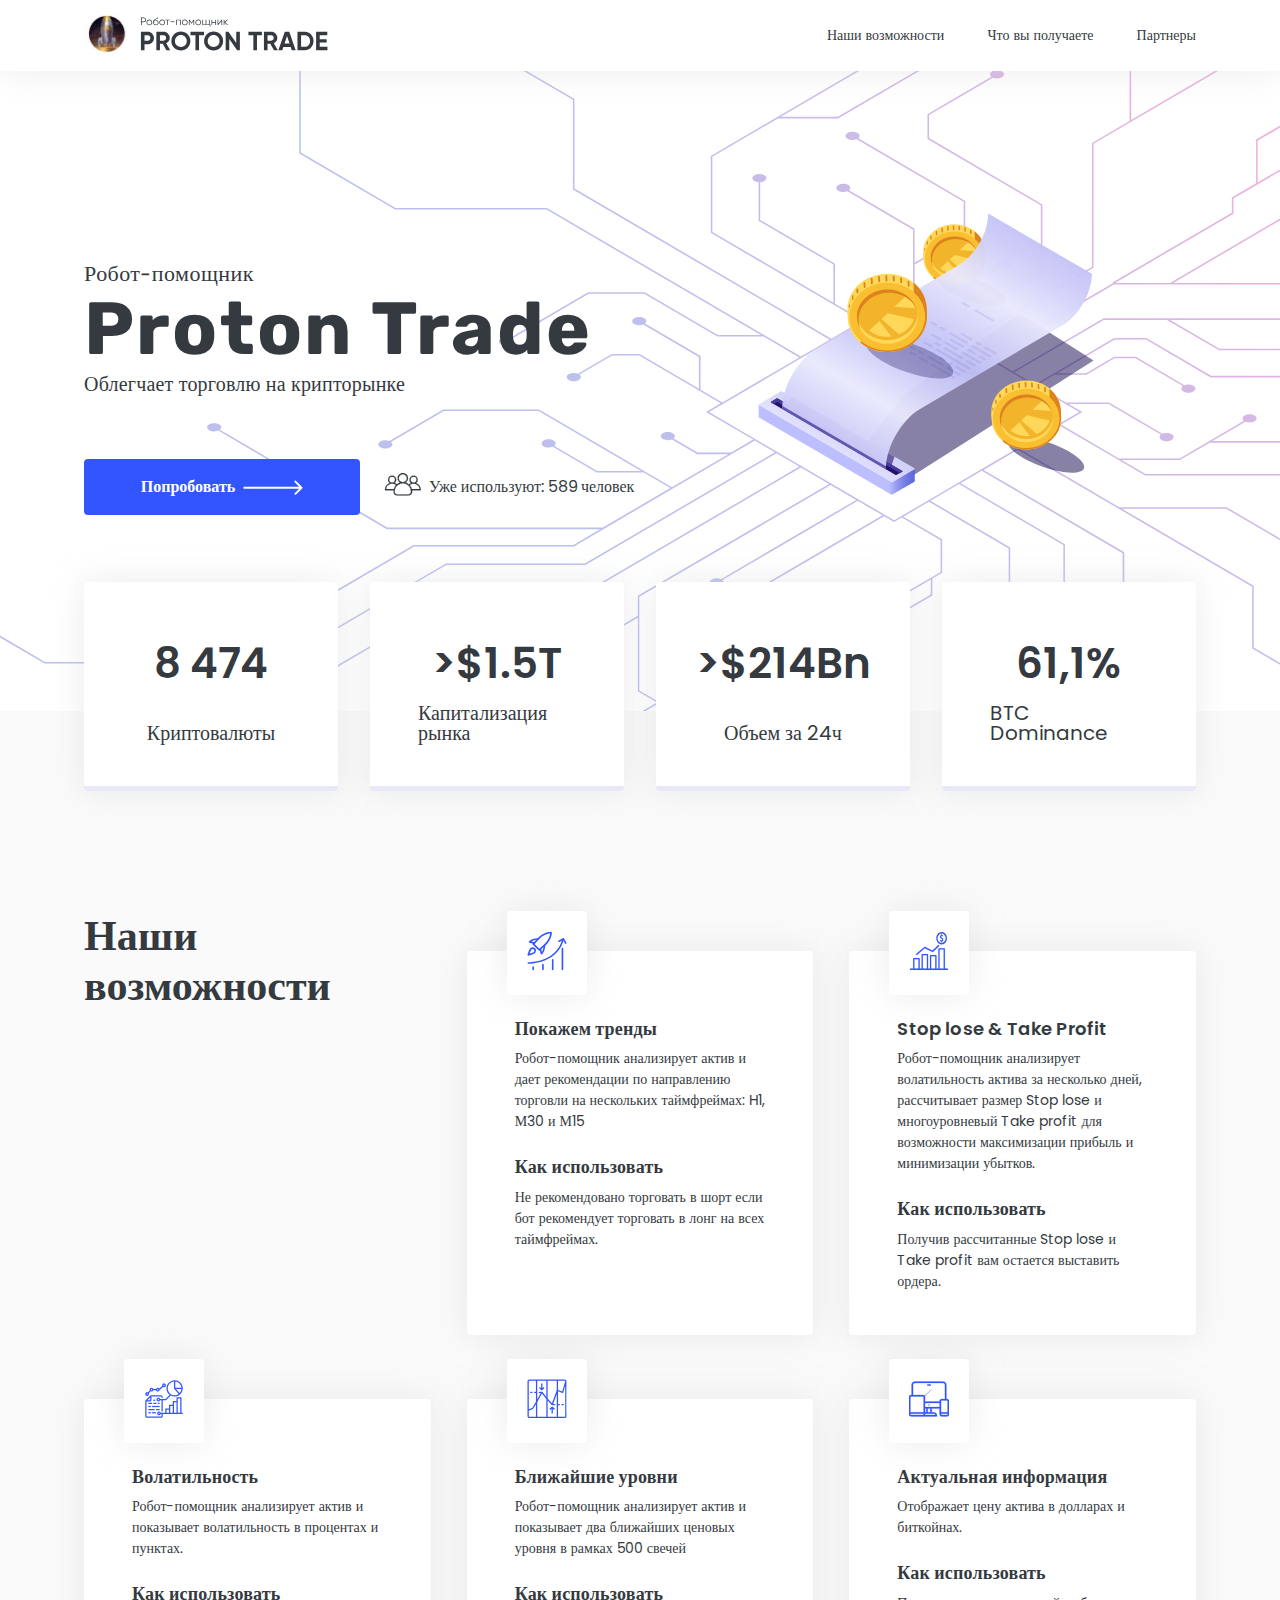
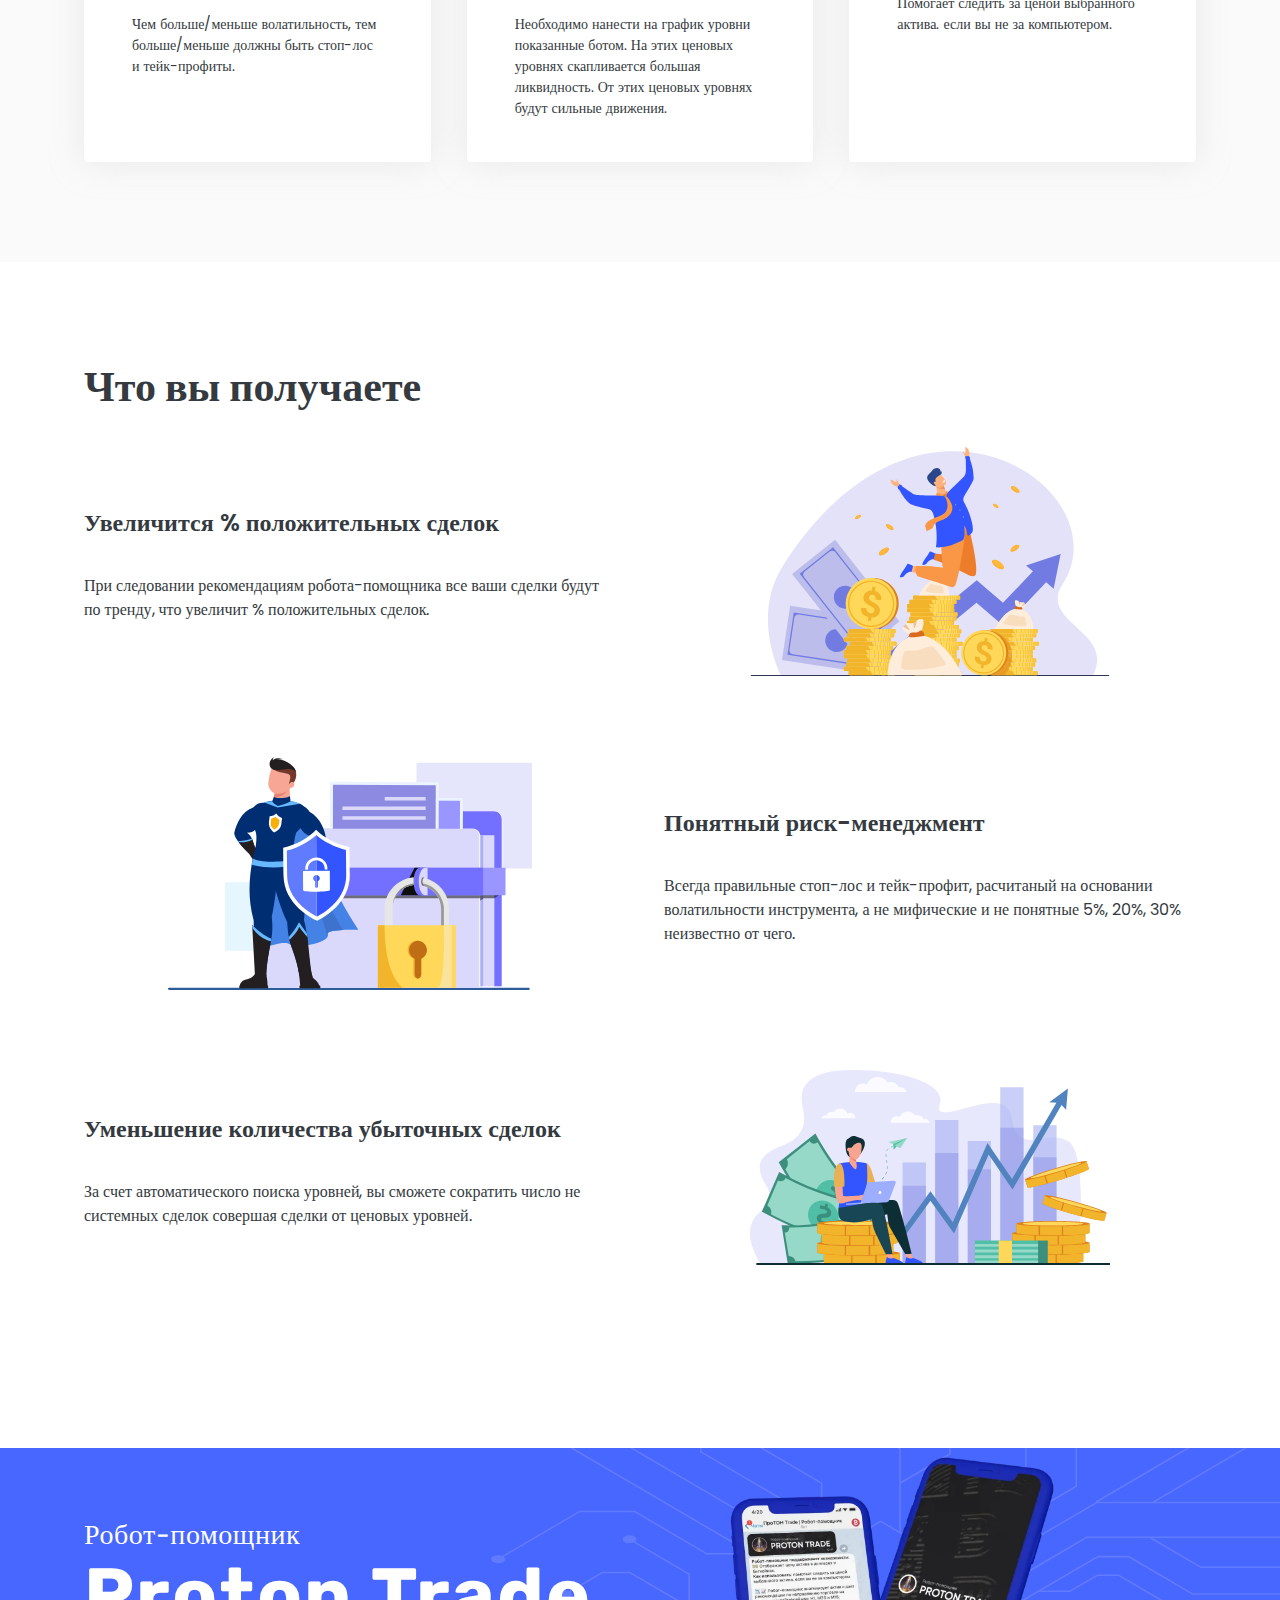
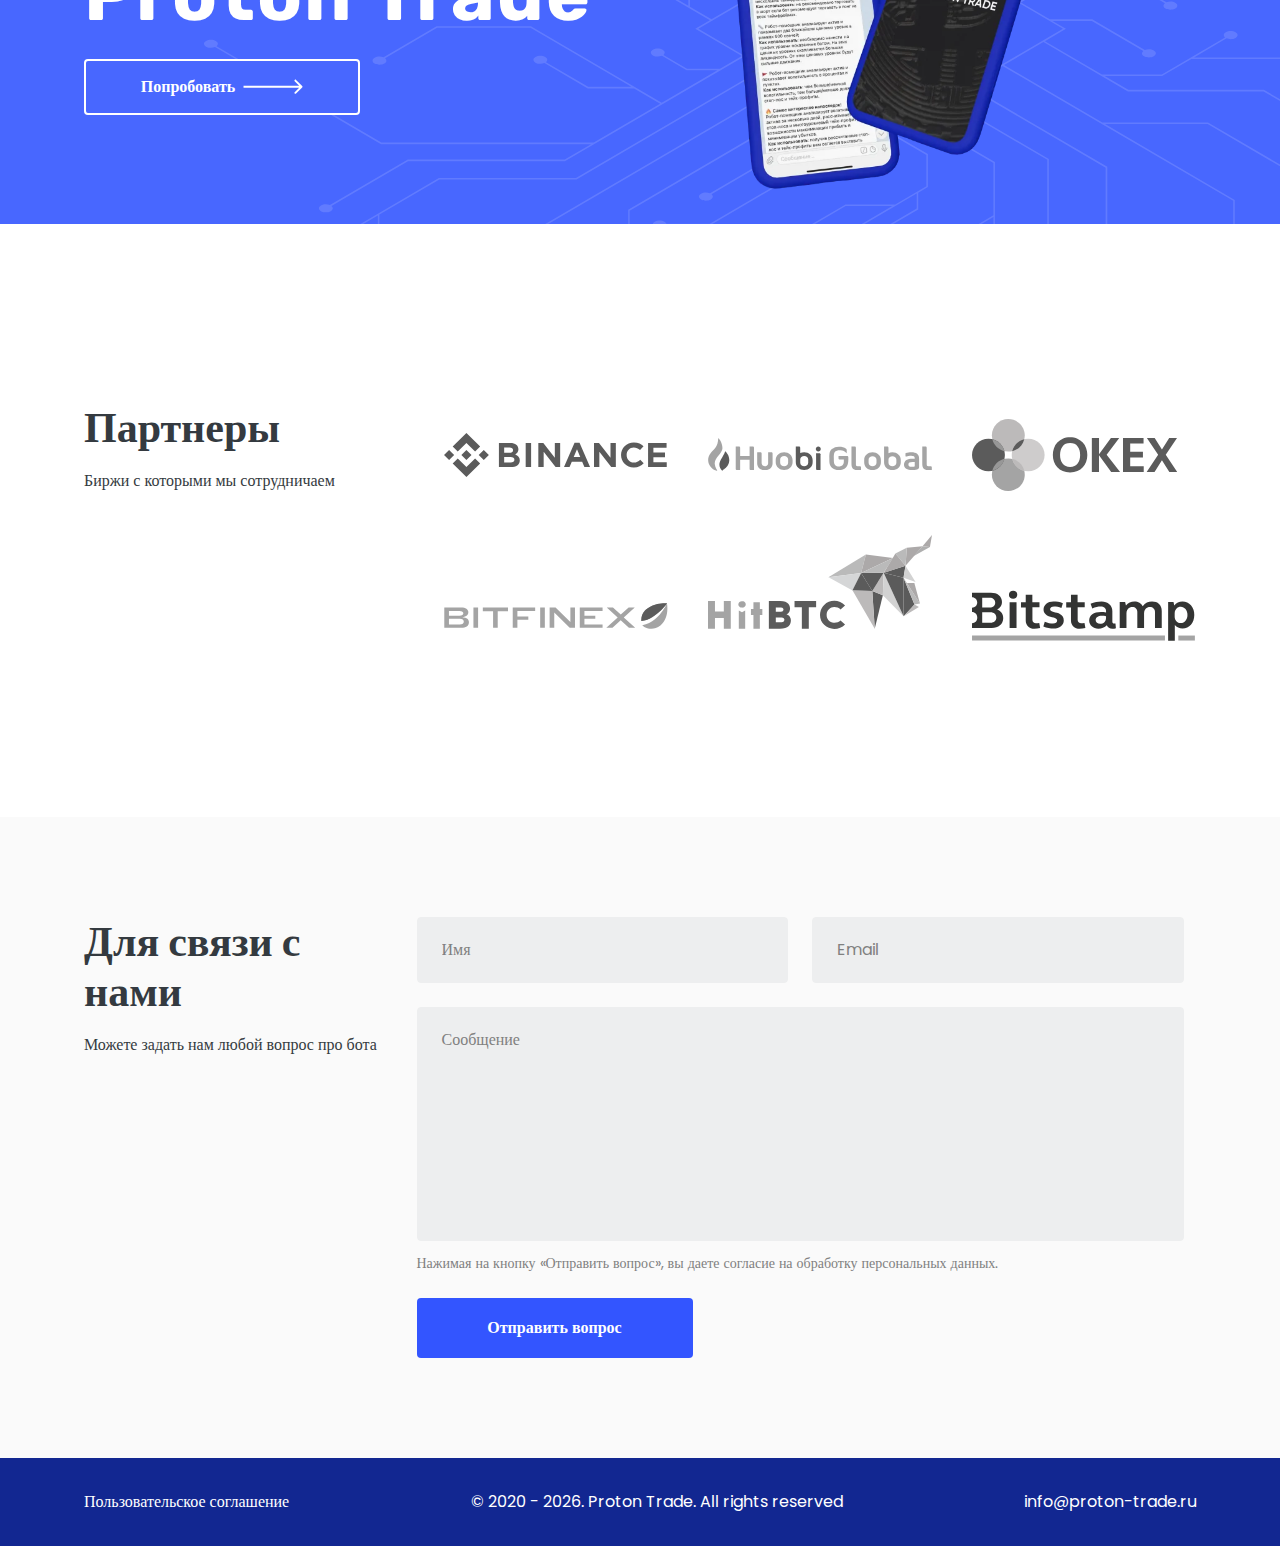
==== index.html @ d2d6cd57 "UPD fix role btn" ====
<!DOCTYPE html>
<html lang="ru">

<head>
    <meta charset="UTF-8">
    <meta http-equiv="X-UA-Compatible" content="IE=edge">
    <meta name="viewport" content="width=device-width, initial-scale=1.0">
    <title>Робот-помощник Proton Trade</title>
    <link rel="stylesheet" href="css/style.css">
    <link rel="stylesheet" href="fonts/poppins/poppins.css">
    <link rel="stylesheet" href="fonts/rubik/rubik.css">
</head>

<body>
    <header class="header">
        <a href="/" class="header--logo logo">
            <picture class="logo--icon">
                <source media="(max-width: 464px)" srcset="img/logo_icon.webp 34w" sizes="8vw">
                <source media="(min-width: 465px) and (max-width: 767px)" srcset="img/logo_icon.webp 38w" sizes="5vw">
                <source media="(min-width: 768px) and (max-width: 991px)" srcset="img/logo_icon.webp 38w" sizes="4vw">
                <source media="(min-width: 992px) and (max-width: 1199px)" srcset="img/logo_icon.webp 38w"
                    sizes="3.5vw">
                <source media="(min-width: 1200px) and (max-width: 1439px)" srcset="img/logo_icon.webp 47w"
                    sizes="3.5vw">
                <source media="(min-width: 1440px) and (max-width: 1919px)" srcset="img/logo_icon.webp 47w" sizes="3vw">
                <img src="img/logo_icon.webp" width="46" height="46" alt="logo icon">
            </picture>
            <picture class="logo--text">
                <source media="(max-width: 464px)" srcset="img/logo.svg 142w" sizes="30vw">
                <source media="(min-width: 465px) and (max-width: 767px)" srcset="img/logo.svg 142w" sizes="20vw">
                <source media="(min-width: 768px) and (max-width: 991px)" srcset="img/logo.svg 152w" sizes="16vw">
                <source media="(min-width: 992px) and (max-width: 1199px)" srcset="img/logo.svg 152w" sizes="14vw">
                <source media="(min-width: 1200px) and (max-width: 1439px)" srcset="img/logo.svg 192w" sizes="14vw">
                <source media="(min-width: 1440px) and (max-width: 1919px)" srcset="img/logo.svg 192w" sizes="12vw">
                <img src="img/logo.svg" width="192" height="34" alt="Proton Trade">
            </picture>
        </a>
        <button class="nav__menu" id="btn_menu" name="btn_menu">
            <svg width="34" height="26" viewBox="0 0 34 26" fill="none" xmlns="http://www.w3.org/2000/svg">
                <path
                    d="M32.5833 14.6693H1.41667C0.634664 14.6693 0 13.9226 0 13.0026C0 12.0826 0.634664 11.3359 1.41667 11.3359H32.5833C33.3653 11.3359 34 12.0826 34 13.0026C34 13.9226 33.3653 14.6693 32.5833 14.6693Z"
                    fill="black" />
                <path
                    d="M32.5833 3.33333H1.41667C0.634664 3.33333 0 2.58667 0 1.66667C0 0.746664 0.634664 0 1.41667 0H32.5833C33.3653 0 34 0.746664 34 1.66667C34 2.58667 33.3653 3.33333 32.5833 3.33333Z"
                    fill="black" />
                <path
                    d="M32.5833 26.0013H1.41667C0.634664 26.0013 0 25.2546 0 24.3346C0 23.4146 0.634664 22.668 1.41667 22.668H32.5833C33.3653 22.668 34 23.4146 34 24.3346C34 25.2546 33.3653 26.0013 32.5833 26.0013Z"
                    fill="black" />
            </svg>
        </button>
        <nav class="header--nav nav nav--desktop">
            <ul class="nav__list">
                <li class="nav__item">
                    <a href="#possibilities" class="nav__link">Наши возможности</a>
                </li>
                <li class="nav__item">
                    <a href="#get" class="nav__link">Что вы получаете</a>
                </li>
                <li class="nav__item">
                    <a href="#partners" class="nav__link">Партнеры</a>
                </li>
            </ul>
        </nav>
        <nav class="header--nav nav nav--mobile hide">
            <button class="nav__close" id="btn_close">
                <svg width="26" height="26" viewBox="0 0 26 26" fill="none" xmlns="http://www.w3.org/2000/svg">
                    <g clip-path="url(#clip0_239_2463)">
                        <path
                            d="M14.4363 13L25.7025 1.73378C26.0992 1.33718 26.0992 0.69409 25.7025 0.297489C25.3059 -0.0991629 24.6628 -0.0991629 24.2662 0.297489L13 11.5637L1.73379 0.297489C1.33713 -0.0991629 0.694091 -0.0991629 0.297489 0.297489C-0.0991631 0.69409 -0.0991631 1.33718 0.297489 1.73378L11.5637 13L0.297489 24.2662C-0.0991631 24.6628 -0.0991631 25.3059 0.297489 25.7025C0.694091 26.0991 1.33713 26.0991 1.73379 25.7025L13 14.4363L24.2662 25.7025C24.6628 26.0991 25.3059 26.0991 25.7025 25.7025C26.0992 25.3058 26.0992 24.6628 25.7025 24.2662L14.4363 13Z"
                            fill="black" />
                    </g>
                    <defs>
                        <clipPath id="clip0_239_2463">
                            <rect width="26" height="26" fill="white" />
                        </clipPath>
                    </defs>
                </svg>
            </button>
            <ul class="nav__list">
                <li class="nav__item">
                    <a href="#possibilities" class="nav__link">Наши возможности</a>
                </li>
                <li class="nav__item">
                    <a href="#get" class="nav__link">Что вы получаете</a>
                </li>
                <li class="nav__item">
                    <a href="#partners" class="nav__link">Партнеры</a>
                </li>
            </ul>
        </nav>
    </header>
    <main>
        <section class="promo">
            <div class="promo__info">
                <span class="promo__info--pretitle">Робот-помощник</span>
                <h1 class="promo__info--title">Proton Trade</h1>
                <p class="promo__info--desc">Облегчает торговлю на крипторынке</p>
                <div class="promo__info--btn-block">
                    <a href="#form" class="btn btn--primary">Попробовать <svg width="62" height="16" viewBox="0 0 62 16"
                            fill="none" xmlns="http://www.w3.org/2000/svg">
                            <path
                                d="M61.2071 8.70711C61.5976 8.31658 61.5976 7.68342 61.2071 7.29289L54.8431 0.928932C54.4526 0.538408 53.8195 0.538408 53.4289 0.928932C53.0384 1.31946 53.0384 1.95262 53.4289 2.34315L59.0858 8L53.4289 13.6569C53.0384 14.0474 53.0384 14.6805 53.4289 15.0711C53.8195 15.4616 54.4526 15.4616 54.8431 15.0711L61.2071 8.70711ZM0.5 9H60.5V7H0.5V9Z"
                                fill="white" />
                        </svg>
                    </a>
                    <p class="promo__info--count">
                        <picture>
                            <source media="(max-width: 464px)" srcset="img/users.svg">
                            <source media="(min-width: 465px) and (max-width: 767px)" srcset="img/users.svg">
                            <source media="(min-width: 768px) and (max-width: 991px)" srcset="img/users.svg">
                            <source media="(min-width: 992px) and (max-width: 1199px)" srcset="img/users.svg">
                            <source media="(min-width: 1200px) and (max-width: 1439px)" srcset="img/users.svg">
                            <source media="(min-width: 1440px) and (max-width: 1919px)" srcset="img/users.svg">
                            <img src="img/users.svg" width="37" height="24" alt="users icon">
                        </picture>
                        Уже используют: 589 человек
                    </p>
                </div>
            </div>
            <ul class="promo__list">
                <li class="promo__item">
                    <span>8 474</span> Криптовалюты
                </li>
                <li class="promo__item">
                    <span>>$1.5T</span> Капитализация рынка
                </li>
                <li class="promo__item">
                    <span>>$214Bn</span> Объем за 24ч
                </li>
                <li class="promo__item">
                    <span>61,1%</span> BTC Dominance
                </li>
            </ul>
        </section>
        <section class="possibility" id="possibilities">
            <ul class="possibility__list">
                <li class="possibility__item">
                    <h2 class="possibility__title">Наши возможности</h2>
                </li>
                <li class="possibility__item">
                    <picture>
                        <source media="(max-width: 464px)" srcset="img/icon_1.svg">
                        <source media="(min-width: 465px) and (max-width: 767px)" srcset="img/icon_1.svg">
                        <source media="(min-width: 768px) and (max-width: 991px)" srcset="img/icon_1.svg">
                        <source media="(min-width: 992px) and (max-width: 1199px)" srcset="img/icon_1.svg">
                        <source media="(min-width: 1200px) and (max-width: 1439px)" srcset="img/icon_1.svg">
                        <source media="(min-width: 1440px) and (max-width: 1919px)" srcset="img/icon_1.svg">
                        <img src="img/icon_1.svg" width="40" height="40" alt="Покажем тренды">
                    </picture>
                    <h4 class="possibility__subtitle">Покажем тренды</h4>
                    <p class="possibility__desc">Робот-помощник анализирует актив и дает рекомендации по направлению
                        торговли на нескольких таймфреймах: H1, М30 и М15</p>
                    <h4 class="possibility__subtitle">Как использовать</h4>
                    <p class="possibility__desc">Не рекомендовано торговать в шорт если бот рекомендует торговать в лонг
                        на всех таймфреймах.</p>
                </li>
                <li class="possibility__item">
                    <picture>
                        <source media="(max-width: 464px)" srcset="img/icon_2.svg">
                        <source media="(min-width: 465px) and (max-width: 767px)" srcset="img/icon_2.svg">
                        <source media="(min-width: 768px) and (max-width: 991px)" srcset="img/icon_2.svg">
                        <source media="(min-width: 992px) and (max-width: 1199px)" srcset="img/icon_2.svg">
                        <source media="(min-width: 1200px) and (max-width: 1439px)" srcset="img/icon_2.svg">
                        <source media="(min-width: 1440px) and (max-width: 1919px)" srcset="img/icon_2.svg">
                        <img src="img/icon_2.svg" width="40" height="40" alt="Stop lose & Take Profit">
                    </picture>
                    <h4 class="possibility__subtitle">Stop lose & Take Profit</h4>
                    <p class="possibility__desc">Робот-помощник анализирует волатильность актива за несколько дней,
                        рассчитывает размер Stop lose и многоуровневый Take profit для возможности максимизации прибыль
                        и минимизации убытков.</p>
                    <h4 class="possibility__subtitle">Как использовать</h4>
                    <p class="possibility__desc">Получив рассчитанные Stop lose и Take profit вам остается выставить
                        ордера.</p>
                </li>
                <li class="possibility__item">
                    <picture>
                        <source media="(max-width: 464px)" srcset="img/icon_3.svg">
                        <source media="(min-width: 465px) and (max-width: 767px)" srcset="img/icon_3.svg">
                        <source media="(min-width: 768px) and (max-width: 991px)" srcset="img/icon_3.svg">
                        <source media="(min-width: 992px) and (max-width: 1199px)" srcset="img/icon_3.svg">
                        <source media="(min-width: 1200px) and (max-width: 1439px)" srcset="img/icon_3.svg">
                        <source media="(min-width: 1440px) and (max-width: 1919px)" srcset="img/icon_3.svg">
                        <img src="img/icon_3.svg" width="40" height="40" alt="Волатильность">
                    </picture>
                    <h4 class="possibility__subtitle">Волатильность</h4>
                    <p class="possibility__desc">Робот-помощник анализирует актив и показывает волатильность в процентах
                        и пунктах.</p>
                    <h4 class="possibility__subtitle">Как использовать</h4>
                    <p class="possibility__desc">Чем больше/меньше волатильность, тем больше/меньше должны быть стоп-лос
                        и тейк-профиты.</p>
                </li>
                <li class="possibility__item">
                    <picture>
                        <source media="(max-width: 464px)" srcset="img/icon_4.svg">
                        <source media="(min-width: 465px) and (max-width: 767px)" srcset="img/icon_4.svg">
                        <source media="(min-width: 768px) and (max-width: 991px)" srcset="img/icon_4.svg">
                        <source media="(min-width: 992px) and (max-width: 1199px)" srcset="img/icon_4.svg">
                        <source media="(min-width: 1200px) and (max-width: 1439px)" srcset="img/icon_4.svg">
                        <source media="(min-width: 1440px) and (max-width: 1919px)" srcset="img/icon_4.svg">
                        <img src="img/icon_4.svg" width="40" height="40" alt="Ближайшие уровни">
                    </picture>
                    <h4 class="possibility__subtitle">Ближайшие уровни</h4>
                    <p class="possibility__desc">Робот-помощник анализирует актив и показывает два ближайших ценовых
                        уровня в рамках 500 свечей</p>
                    <h4 class="possibility__subtitle">Как использовать</h4>
                    <p class="possibility__desc">Необходимо нанести на график уровни показанные ботом. На этих ценовых
                        уровнях скапливается большая ликвидность. От этих ценовых уровнях будут сильные движения.</p>
                </li>
                <li class="possibility__item">
                    <picture>
                        <source media="(max-width: 464px)" srcset="img/icon_5.svg">
                        <source media="(min-width: 465px) and (max-width: 767px)" srcset="img/icon_5.svg">
                        <source media="(min-width: 768px) and (max-width: 991px)" srcset="img/icon_5.svg">
                        <source media="(min-width: 992px) and (max-width: 1199px)" srcset="img/icon_5.svg">
                        <source media="(min-width: 1200px) and (max-width: 1439px)" srcset="img/icon_5.svg">
                        <source media="(min-width: 1440px) and (max-width: 1919px)" srcset="img/icon_5.svg">
                        <img src="img/icon_5.svg" width="40" height="40" alt="Актуальная информация">
                    </picture>
                    <h4 class="possibility__subtitle">Актуальная информация</h4>
                    <p class="possibility__desc">Отображает цену актива в долларах и биткойнах.</p>
                    <h4 class="possibility__subtitle">Как использовать</h4>
                    <p class="possibility__desc">Помогает следить за ценой выбранного актива. если вы не за компьютером.
                    </p>
                </li>
            </ul>
        </section>
        <section class="get" id="get">
            <h2 class="get__title">Что вы получаете</h2>
            <ul class="get__list">
                <li class="get__item">
                    <div class="get__item--left">
                        <h3 class="get__item--title">Увеличится % положительных сделок</h3>
                        <p class="get__item--desc">При следовании рекомендациям робота-помощника все ваши сделки будут
                            по
                            тренду, что увеличит % положительных сделок.</p>
                    </div>
                    <div class="get__item--right">
                        <picture>
                            <source media="(max-width: 464px)" srcset="img/img_1.svg">
                            <source media="(min-width: 465px) and (max-width: 767px)" srcset="img/img_1.svg">
                            <source media="(min-width: 768px) and (max-width: 991px)" srcset="img/img_1.svg">
                            <source media="(min-width: 992px) and (max-width: 1199px)" srcset="img/img_1.svg">
                            <source media="(min-width: 1200px) and (max-width: 1439px)" srcset="img/img_1.svg">
                            <source media="(min-width: 1440px) and (max-width: 1919px)" srcset="img/img_1.svg">
                            <img src="img/img_1.svg" width="360" height="230" alt="Увеличится % положительных сделок">
                        </picture>
                    </div>
                </li>
                <li class="get__item">
                    <div class="get__item--left">
                        <h3 class="get__item--title">Понятный риск-менеджмент</h3>
                        <p class="get__item--desc">Всегда правильные стоп-лос и тейк-профит, расчитаный на основании
                            волатильности инструмента, а не мифические и не понятные 5%, 20%, 30% неизвестно от чего.
                        </p>
                    </div>
                    <div class="get__item--right">
                        <picture>
                            <source media="(max-width: 464px)" srcset="img/img_2.svg">
                            <source media="(min-width: 465px) and (max-width: 767px)" srcset="img/img_2.svg">
                            <source media="(min-width: 768px) and (max-width: 991px)" srcset="img/img_2.svg">
                            <source media="(min-width: 992px) and (max-width: 1199px)" srcset="img/img_2.svg">
                            <source media="(min-width: 1200px) and (max-width: 1439px)" srcset="img/img_2.svg">
                            <source media="(min-width: 1440px) and (max-width: 1919px)" srcset="img/img_2.svg">
                            <img src="img/img_2.svg" width="364" height="233" alt="Понятный риск-менеджмент">
                        </picture>
                    </div>
                </li>
                <li class="get__item">
                    <div class="get__item--left">
                        <h3 class="get__item--title">Уменьшение количества убыточных сделок</h3>
                        <p class="get__item--desc">За счет автоматического поиска уровней, вы сможете сократить число не
                            системных сделок совершая сделки от ценовых уровней.</p>
                    </div>
                    <div class="get__item--right">
                        <picture>
                            <source media="(max-width: 464px)" srcset="img/img_3.svg">
                            <source media="(min-width: 465px) and (max-width: 767px)" srcset="img/img_3.svg">
                            <source media="(min-width: 768px) and (max-width: 991px)" srcset="img/img_3.svg">
                            <source media="(min-width: 992px) and (max-width: 1199px)" srcset="img/img_3.svg">
                            <source media="(min-width: 1200px) and (max-width: 1439px)" srcset="img/img_3.svg">
                            <source media="(min-width: 1440px) and (max-width: 1919px)" srcset="img/img_3.svg">
                            <img src="img/img_3.svg" width="360" height="195"
                                alt="Уменьшение количества убыточных сделок">
                        </picture>
                    </div>
                </li>
            </ul>
        </section>
        <section class="lead">
            <div class="lead__block">
                <div class="lead__block--left">
                    <span class="lead__block--pretitle">Робот-помощник</span>
                    <h2 class="lead__block--title">Proton Trade</h2>
                    <a href="#form" class="btn btn--secondary">Попробовать <svg width="62" height="16"
                            viewBox="0 0 62 16" fill="none" xmlns="http://www.w3.org/2000/svg">
                            <path
                                d="M61.2071 8.70711C61.5976 8.31658 61.5976 7.68342 61.2071 7.29289L54.8431 0.928932C54.4526 0.538408 53.8195 0.538408 53.4289 0.928932C53.0384 1.31946 53.0384 1.95262 53.4289 2.34315L59.0858 8L53.4289 13.6569C53.0384 14.0474 53.0384 14.6805 53.4289 15.0711C53.8195 15.4616 54.4526 15.4616 54.8431 15.0711L61.2071 8.70711ZM0.5 9H60.5V7H0.5V9Z"
                                fill="white" />
                        </svg>
                    </a>
                    <picture>
                        <source media="(max-width: 464px)" srcset="img/img_4.webp">
                        <source media="(min-width: 465px) and (max-width: 767px)" srcset="img/img_4.webp">
                        <source media="(min-width: 768px) and (max-width: 991px)" srcset="img/img_4.webp">
                        <source media="(min-width: 992px) and (max-width: 1199px)" srcset="img/img_4.webp">
                        <source media="(min-width: 1200px) and (max-width: 1439px)" srcset="img/img_4.webp">
                        <source media="(min-width: 1440px) and (max-width: 1919px)" srcset="img/img_4.webp">
                        <img src="img/img_4.webp" alt="Робот-помощник">
                    </picture>
                </div>
                <div class="lead__block--right">
                    <picture>
                        <source media="(max-width: 464px)" srcset="img/img_4.webp">
                        <source media="(min-width: 465px) and (max-width: 767px)" srcset="img/img_4.webp">
                        <source media="(min-width: 768px) and (max-width: 991px)" srcset="img/img_4.webp">
                        <source media="(min-width: 992px) and (max-width: 1199px)" srcset="img/img_4.webp">
                        <source media="(min-width: 1200px) and (max-width: 1439px)" srcset="img/img_4.webp">
                        <source media="(min-width: 1440px) and (max-width: 1919px)" srcset="img/img_4.webp">
                        <img src="img/img_4.webp" alt="Робот-помощник">
                    </picture>
                </div>
            </div>
        </section>
        <section class="partners" id="partners">
            <div class="partners__left">
                <h2 class="partners__title">Партнеры</h2>
                <p class="partners__desc">Биржи с которыми мы сотрудничаем</p>
            </div>
            <div class="partners__right">
                <ul class="partners__list">
                    <li class="partners__item">
                        <picture>
                            <source media="(max-width: 464px)" srcset="img/binance.svg">
                            <source media="(min-width: 465px) and (max-width: 767px)" srcset="img/binance.svg">
                            <source media="(min-width: 768px) and (max-width: 991px)" srcset="img/binance.svg">
                            <source media="(min-width: 992px) and (max-width: 1199px)" srcset="img/binance.svg">
                            <source media="(min-width: 1200px) and (max-width: 1439px)" srcset="img/binance.svg">
                            <source media="(min-width: 1440px) and (max-width: 1919px)" srcset="img/binance.svg">
                            <img src="img/binance.svg" alt="binance">
                        </picture>
                    </li>
                    <li class="partners__item">
                        <picture>
                            <source media="(max-width: 464px)" srcset="img/huobi-global.svg">
                            <source media="(min-width: 465px) and (max-width: 767px)" srcset="img/huobi-global.svg">
                            <source media="(min-width: 768px) and (max-width: 991px)" srcset="img/huobi-global.svg">
                            <source media="(min-width: 992px) and (max-width: 1199px)" srcset="img/huobi-global.svg">
                            <source media="(min-width: 1200px) and (max-width: 1439px)" srcset="img/huobi-global.svg">
                            <source media="(min-width: 1440px) and (max-width: 1919px)" srcset="img/huobi-global.svg">
                            <img src="img/huobi-global.svg" alt="huobi-global">
                        </picture>
                    </li>
                    <li class="partners__item">
                        <picture>
                            <source media="(max-width: 464px)" srcset="img/okex.svg">
                            <source media="(min-width: 465px) and (max-width: 767px)" srcset="img/okex.svg">
                            <source media="(min-width: 768px) and (max-width: 991px)" srcset="img/okex.svg">
                            <source media="(min-width: 992px) and (max-width: 1199px)" srcset="img/okex.svg">
                            <source media="(min-width: 1200px) and (max-width: 1439px)" srcset="img/okex.svg">
                            <source media="(min-width: 1440px) and (max-width: 1919px)" srcset="img/okex.svg">
                            <img src="img/okex.svg" alt="okex">
                        </picture>
                    </li>
                    <li class="partners__item">
                        <picture>
                            <source media="(max-width: 464px)" srcset="img/bitfinex.svg">
                            <source media="(min-width: 465px) and (max-width: 767px)" srcset="img/bitfinex.svg">
                            <source media="(min-width: 768px) and (max-width: 991px)" srcset="img/bitfinex.svg">
                            <source media="(min-width: 992px) and (max-width: 1199px)" srcset="img/bitfinex.svg">
                            <source media="(min-width: 1200px) and (max-width: 1439px)" srcset="img/bitfinex.svg">
                            <source media="(min-width: 1440px) and (max-width: 1919px)" srcset="img/bitfinex.svg">
                            <img src="img/bitfinex.svg" alt="bitfinex">
                        </picture>
                    </li>
                    <li class="partners__item">
                        <picture>
                            <source media="(max-width: 464px)" srcset="img/hitbtc.svg">
                            <source media="(min-width: 465px) and (max-width: 767px)" srcset="img/hitbtc.svg">
                            <source media="(min-width: 768px) and (max-width: 991px)" srcset="img/hitbtc.svg">
                            <source media="(min-width: 992px) and (max-width: 1199px)" srcset="img/hitbtc.svg">
                            <source media="(min-width: 1200px) and (max-width: 1439px)" srcset="img/hitbtc.svg">
                            <source media="(min-width: 1440px) and (max-width: 1919px)" srcset="img/hitbtc.svg">
                            <img src="img/hitbtc.svg" alt="hitbtc">
                        </picture>
                    </li>
                    <li class="partners__item">
                        <picture>
                            <source media="(max-width: 464px)" srcset="img/bitstamp.svg">
                            <source media="(min-width: 465px) and (max-width: 767px)" srcset="img/bitstamp.svg">
                            <source media="(min-width: 768px) and (max-width: 991px)" srcset="img/bitstamp.svg">
                            <source media="(min-width: 992px) and (max-width: 1199px)" srcset="img/bitstamp.svg">
                            <source media="(min-width: 1200px) and (max-width: 1439px)" srcset="img/bitstamp.svg">
                            <source media="(min-width: 1440px) and (max-width: 1919px)" srcset="img/bitstamp.svg">
                            <img src="img/bitstamp.svg" alt="bitstamp">
                        </picture>
                    </li>
                </ul>
            </div>
        </section>
        <section class="contacts" id="form">
            <div class="contacts__left">
                <h2 class="contacts__title">Для связи с нами</h2>
                <p class="contacts__desc">Можете задать нам любой вопрос про бота</p>
            </div>
            <div class="contacts__right">
                <form action="#" method="post" class="contacts__form">
                    <div class="contacts__form--group">
                        <input type="text" name="name" id="name" placeholder="Имя">
                        <input type="email" name="email" id="email" placeholder="Email">
                    </div>
                    <textarea name="message" id="message" cols="100" rows="8" placeholder="Сообщение"></textarea>
                    <p class="contacts__form--desc">Нажимая на кнопку «Отправить вопрос», вы даете согласие на обработку
                        персональных данных.</p>
                    <button type="submit">Отправить вопрос</button>
                </form>
            </div>
        </section>
    </main>
    <footer class="footer">
        <ul class="footer__list">
            <li class="footer__item">
                <a class="footer__link" href="/">Пользовательское соглашение</a>
            </li>
            <li class="footer__item">
                <a class="footer__link" href="/">© 2020 -
                    <script>document.write(new Date().getFullYear());</script>. Proton Trade. All rights reserved
                </a>
            </li>
            <li class="footer__item">
                <a class="footer__link" href="/">info@proton-trade.ru</a>
            </li>
        </ul>
    </footer>
    <script src="js/script.js" async></script>
</body>

</html>
---- css/style.css ----
:root {
  --color-one: #3355ff;
  --color-two: #122791;
  --color-three: #4867ff;
  --color-four: #1631b6;
  --white: #ffffff;
  --light-color-one: #fafafa;
  --light-color-two: #edeeef;
  --middle-color-one: #808080;
  --middle-color-two: #b8b8b8;
  --dark-color: #343a40;
}

* {
  box-sizing: border-box;
}

body {
  margin: 0;
  padding: 0;
}

.hide {
  display: none;
}

.show {
  display: flex;
}

*::-webkit-scrollbar {
  width: 5px;
}

*::-webkit-scrollbar-track {
  background: var(--light-color-two) !important;
}

*::-webkit-scrollbar-thumb {
  background-color: var(--light-color-two);
  border-radius: 20px;
  border: 3px solid var(--middle-color-one);
}

html {
  scrollbar-width: thin;
  scrollbar-color: var(--middle-color-one) var(--light-color-two);
}

body {
  scrollbar-width: thin;
}

.btn {
  width: 276px;
  height: 56px;
  font-family: "Poppins";
  font-style: normal;
  font-weight: 600;
  font-size: 16px;
  line-height: 24px;
  color: var(--white);
  border: none;
  text-decoration: none;
}
.btn--primary {
  background: var(--color-one);
  border-radius: 4px;
  display: flex;
  align-items: center;
  justify-content: center;
  border: none;
}
.btn--primary svg {
  width: 60px;
  height: auto;
  margin-left: 8px;
}
.btn--primary:hover {
  background: var(--color-two);
}
.btn--secondary {
  background: var(--color-three);
  border: 2px solid var(--white);
  border-radius: 4px;
  display: flex;
  align-items: center;
  justify-content: center;
}
.btn--secondary svg {
  width: 60px;
  height: auto;
  margin-left: 8px;
}
.btn--secondary:hover {
  background: var(--color-four);
  border: 3px solid var(--white);
}

.header {
  width: 100%;
  display: flex;
  align-items: center;
  justify-content: space-between;
  box-sizing: border-box;
  position: relative;
  background-color: var(--white);
  box-shadow: 0px 0px 34px 0px rgba(208, 208, 208, 0.4);
  -webkit-box-shadow: 0px 0px 34px 0px rgba(208, 208, 208, 0.4);
  -moz-box-shadow: 0px 0px 34px 0px rgba(208, 208, 208, 0.4);
  z-index: 55;
}
@media (max-width: 991px) {
  .header {
    padding: 9px 12px;
  }
}
@media (min-width: 992px) and (max-width: 1439px) {
  .header {
    padding: 9px 84px;
  }
}
@media (min-width: 1440px) {
  .header {
    padding: 9px 132px;
  }
}
.header--logo {
  width: 247px;
  height: auto;
}
.header--nav {
  width: 409px;
}

.logo {
  display: flex;
  align-items: center;
  box-sizing: border-box;
  text-decoration: none;
}
.logo--icon {
  margin: 0;
}
.logo--text {
  margin-left: 8px;
}

@media (max-width: 991px) {
  .nav--desktop {
    display: none;
  }
}
@media (min-width: 992px) {
  .nav--desktop {
    display: flex;
  }
}
@media (max-width: 991px) {
  .nav--mobile {
    position: fixed;
    top: 0;
    left: 0;
    right: 0;
    bottom: 0;
    width: 100vw;
    height: 100vh;
    background-color: var(--white);
    margin: 0;
  }
}
@media (min-width: 992px) {
  .nav--mobile {
    display: none;
  }
}
.nav__menu {
  width: 34px;
  height: auto;
  padding: 0;
  margin: 0;
  border: none;
  background-color: transparent;
}
.nav__menu svg {
  width: 100%;
}
@media (min-width: 992px) {
  .nav__menu {
    display: none;
  }
}
.nav__close {
  position: absolute;
  top: 13px;
  right: 13px;
  width: 26px;
  height: 26px;
  padding: 0;
  border: none;
  background: transparent;
  z-index: 55;
}
.nav__close:hover,
.nav__close :active {
  fill: var(--middle-color-one);
}
.nav__list {
  list-style: none;
}
@media (max-width: 991px) {
  .nav__list {
    display: flex;
    flex-direction: column;
    align-items: center;
    justify-content: center;
    width: 100%;
    height: 100%;
    padding: 0;
    margin: 0;
  }
}
@media (min-width: 992px) {
  .nav__list {
    width: 409px;
    display: flex;
    align-items: center;
    justify-content: space-between;
  }
}
@media (max-width: 991px) {
  .nav__item {
    margin-bottom: 40px;
  }
}
.nav__link {
  text-decoration: none;
  color: var(--dark-color);
}
.nav__link:hover,
.nav__link :active {
  color: var(--color-one);
}
@media (max-width: 991px) {
  .nav__link {
    font-family: "Poppins";
    font-style: normal;
    font-weight: 500;
    font-size: 32px;
    line-height: 48px;
  }
}
@media (min-width: 992px) {
  .nav__link {
    font-family: "Poppins";
    font-style: normal;
    font-weight: 400;
    font-size: 14px;
    line-height: 21px;
  }
}

.promo {
  position: relative;
  background: var(--white) url("../img/bg.svg") no-repeat center/cover;
}
@media (max-width: 767px) {
  .promo {
    background-position: 40% 0;
  }
}
@media (min-width: 768px) and (max-width: 991px) {
  .promo {
    background-position: 75% 0;
  }
}
@media (max-width: 767px) {
  .promo__info {
    padding: 73px 12px;
  }
}
@media (min-width: 768px) and (max-width: 1199px) {
  .promo__info {
    padding: 192px 12px;
  }
}
@media (min-width: 1200px) and (max-width: 1439px) {
  .promo__info {
    padding: 192px 84px;
  }
}
@media (min-width: 1440px) {
  .promo__info {
    padding: 246px 132px;
  }
}
.promo__info--pretitle {
  font-family: "Rubik";
  font-style: normal;
  font-weight: 300;
  font-size: 22px;
  line-height: 1;
  letter-spacing: 0.02em;
  color: var(--dark-color);
  margin-bottom: 10px;
}
@media (max-width: 767px) {
  .promo__info--pretitle {
    font-size: 18px;
  }
}
.promo__info--title {
  font-family: "Rubik";
  font-style: normal;
  font-weight: 700;
  font-size: 74px;
  line-height: 1.2;
  letter-spacing: 0.03em;
  color: var(--dark-color);
  margin: 0;
}
@media (max-width: 767px) {
  .promo__info--title {
    font-size: 58px;
  }
}
.promo__info--desc {
  font-family: "Rubik";
  font-style: normal;
  font-weight: 400;
  font-size: 20px;
  line-height: 1;
  letter-spacing: 0.01em;
  margin: 0;
  color: var(--dark-color);
}
@media (max-width: 767px) {
  .promo__info--desc {
    font-size: 16px;
  }
}
.promo__info--btn-block {
  display: flex;
  align-items: center;
  margin-top: 62px;
}
@media (max-width: 1199px) {
  .promo__info--btn-block {
    flex-direction: column;
  }
  .promo__info--btn-block .btn {
    width: 100%;
  }
}
.promo__info--count {
  display: flex;
  align-items: center;
  margin-left: 24px;
  font-family: "Poppins";
  font-style: normal;
  font-weight: 400;
  font-size: 16px;
  line-height: 24px;
  color: var(--dark-color);
}
.promo__info--count picture {
  margin-right: 8px;
}
.promo__list {
  list-style: none;
  display: flex;
  flex-wrap: wrap;
  justify-content: space-between;
  flex: 0 0 auto;
  gap: 24px;
}
@media (max-width: 767px) {
  .promo__list {
    flex-direction: column;
    padding: 60px 12px;
    background-color: var(--light-color-one);
    margin: 0;
  }
}
@media (min-width: 768px) and (max-width: 1199px) {
  .promo__list {
    flex-wrap: wrap;
    padding: 0 12px;
    position: absolute;
    bottom: -50%;
  }
}
@media (min-width: 1200px) and (max-width: 1439px) {
  .promo__list {
    width: 100%;
    padding: 0 84px;
    position: absolute;
    bottom: -15%;
  }
}
@media (min-width: 1440px) {
  .promo__list {
    width: 100%;
    position: absolute;
    bottom: -15%;
    padding: 0 132px;
  }
}
.promo__item {
  display: flex;
  flex-direction: column;
  align-items: center;
  justify-content: space-between;
  font-family: "Poppins";
  font-style: normal;
  font-weight: 400;
  font-size: 20px;
  line-height: 1;
  color: var(--dark-color);
  border-bottom: 5px solid rgba(211, 210, 243, 0.5);
  padding: 43px 48px;
  background-color: var(--white);
  box-shadow: 0px 0px 34px rgba(208, 208, 208, 0.4);
  border-radius: 4px;
  box-sizing: border-box;
}
@media (max-width: 767px) {
  .promo__item {
    width: 100%;
  }
}
@media (min-width: 768px) and (max-width: 1199px) {
  .promo__item {
    width: calc(50% - 24px);
  }
}
@media (min-width: 1200px) and (max-width: 1439px) {
  .promo__item {
    width: calc(25% - 24px);
  }
}
@media (min-width: 1440px) {
  .promo__item {
    width: calc(25% - 24px);
  }
}
.promo__item span {
  font-family: "Poppins";
  font-style: normal;
  font-weight: 700;
  line-height: 78px;
  color: var(--dark-color);
  margin: 0;
}
@media (max-width: 1439px) {
  .promo__item span {
    font-size: 42px;
  }
}
@media (min-width: 1440px) {
  .promo__item span {
    font-size: 52px;
  }
}

.possibility {
  background-color: var(--light-color-one);
}
@media (max-width: 767px) {
  .possibility {
    padding: 60px 12px;
  }
}
@media (min-width: 768px) and (max-width: 1199px) {
  .possibility {
    padding: 100px 12px;
  }
}
@media (min-width: 1200px) and (max-width: 1439px) {
  .possibility {
    padding: 100px 84px;
  }
}
@media (min-width: 1440px) {
  .possibility {
    padding: 100px 132px;
  }
}
@media (max-width: 767px) {
  .possibility {
    padding-top: 0;
  }
}
@media (min-width: 768px) and (max-width: 1199px) {
  .possibility {
    padding-top: 400px;
  }
}
@media (min-width: 1200px) and (max-width: 1439px) {
  .possibility {
    padding-top: 200px;
  }
}
@media (min-width: 1440px) {
  .possibility {
    padding-top: 200px;
  }
}
.possibility__list {
  list-style: none;
  padding: 0;
  margin: 0;
  display: flex;
  flex-wrap: wrap;
  justify-content: space-between;
  flex: 0 0 auto;
  gap: 24px;
}
.possibility__item {
  padding: 43px 48px;
  background-color: var(--white);
  box-shadow: 0px 0px 34px rgba(208, 208, 208, 0.4);
  border-radius: 4px;
  box-sizing: border-box;
  position: relative;
  margin-top: 40px;
}
.possibility__item picture {
  padding: 43px 48px;
  background-color: var(--white);
  box-shadow: 0px 0px 34px rgba(208, 208, 208, 0.4);
  border-radius: 4px;
  box-sizing: border-box;
  padding: 20px;
  background-color: var(--white);
  position: absolute;
  top: -40px;
  left: 40px;
}
@media (max-width: 767px) {
  .possibility__item picture {
    left: 21px;
  }
}
.possibility__item:first-child {
  padding: 0;
  margin: 0;
  background-color: transparent;
  box-shadow: none;
}
@media (min-width: 768px) and (max-width: 1199px) {
  .possibility__item:first-child {
    width: 100%;
  }
}
@media (max-width: 767px) {
  .possibility__item {
    width: 100%;
    padding: 21px;
  }
}
@media (min-width: 768px) and (max-width: 1199px) {
  .possibility__item {
    width: calc(50% - 24px);
  }
}
@media (min-width: 1200px) and (max-width: 1439px) {
  .possibility__item {
    width: calc(33.3333333333% - 24px);
  }
}
@media (min-width: 1440px) {
  .possibility__item {
    width: calc(33.3333333333% - 24px);
  }
}
.possibility__title {
  font-family: "Rubik";
  font-style: normal;
  font-weight: 700;
  font-size: 42px;
  line-height: 50px;
  margin-top: 0;
  color: var(--dark-color);
}
@media (max-width: 1199px) {
  .possibility__title {
    font-size: 40px;
    line-height: 47px;
    margin: 0;
  }
}
.possibility__subtitle {
  font-family: "Poppins";
  font-style: normal;
  font-weight: 700;
  font-size: 18px;
  line-height: 164.6%;
  letter-spacing: 0.01em;
  color: var(--dark-color);
  margin: 0;
  margin-top: 20px;
  margin-bottom: 5px;
}
@media (max-width: 767px) {
  .possibility__subtitle:nth-of-type(1) {
    margin-top: 40px;
  }
}
.possibility__desc {
  font-family: "Poppins";
  font-style: normal;
  font-weight: 400;
  font-size: 14px;
  line-height: 21px;
  color: var(--dark-color);
  margin: 0;
}

.get {
  background-color: var(--white);
}
@media (max-width: 767px) {
  .get {
    padding: 60px 12px;
  }
}
@media (min-width: 768px) and (max-width: 1199px) {
  .get {
    padding: 100px 12px;
  }
}
@media (min-width: 1200px) and (max-width: 1439px) {
  .get {
    padding: 100px 84px;
  }
}
@media (min-width: 1440px) {
  .get {
    padding: 100px 132px;
  }
}
.get__title {
  font-family: "Rubik";
  font-style: normal;
  font-weight: 700;
  font-size: 42px;
  line-height: 50px;
  margin-top: 0;
  color: var(--dark-color);
}
@media (max-width: 1199px) {
  .get__title {
    font-size: 40px;
    line-height: 47px;
    margin: 0;
  }
}
.get__list {
  list-style: none;
  display: flex;
  flex-direction: column;
  padding: 0;
  margin: 0;
}
.get__item {
  display: flex;
  align-items: center;
  justify-content: space-between;
  flex-wrap: wrap;
  flex: 0 0 auto;
  gap: 24px;
  margin-bottom: 76px;
}
.get__item:nth-of-type(2n) {
  flex-direction: row-reverse;
}
@media (min-width: 768px) and (max-width: 1199px) {
  .get__item:nth-of-type(2n) {
    flex-direction: column-reverse;
    align-items: flex-start;
  }
}
.get__item:last-child {
  margin-bottom: 0;
}
@media (max-width: 767px) {
  .get__item {
    margin-bottom: 32px;
  }
  .get__item:last-child {
    margin-bottom: 0;
  }
}
@media (min-width: 768px) and (max-width: 1199px) {
  .get__item {
    flex-direction: column-reverse;
    align-items: flex-start;
  }
  .get__item:last-child {
    margin-bottom: 0;
  }
}
@media (max-width: 1199px) {
  .get__item--left {
    width: 100%;
  }
}
@media (min-width: 1200px) and (max-width: 1439px) {
  .get__item--left {
    width: calc(50% - 24px);
  }
}
@media (min-width: 1440px) {
  .get__item--left {
    width: calc(50% - 24px);
  }
}
.get__item--right {
  display: flex;
  justify-content: center;
}
@media (max-width: 1199px) {
  .get__item--right {
    width: 100%;
  }
  .get__item--right picture {
    width: 100%;
  }
  .get__item--right picture img {
    width: 100%;
  }
}
@media (min-width: 1200px) and (max-width: 1439px) {
  .get__item--right {
    width: calc(50% - 24px);
  }
}
@media (min-width: 1440px) {
  .get__item--right {
    width: calc(50% - 24px);
  }
}
.get__item--title {
  font-family: "Poppins";
  font-style: normal;
  font-weight: 600;
  font-size: 24px;
  line-height: 153%;
  color: var(--dark-color);
  margin: 0;
  margin-bottom: 12px;
  margin-bottom: 32px;
}
.get__item--desc {
  font-family: "Poppins";
  font-style: normal;
  font-weight: 400;
  font-size: 16px;
  line-height: 24px;
  color: var(--dark-color);
  margin: 0;
  padding: 0;
}

.lead {
  display: flex;
  align-items: center;
  background-color: var(--white);
}
@media (max-width: 767px) {
  .lead {
    height: 387px;
  }
}
@media (min-width: 768px) and (max-width: 1199px) {
  .lead {
    height: 424px;
  }
}
@media (min-width: 1200px) and (max-width: 1439px) {
  .lead {
    height: 534px;
  }
}
@media (min-width: 1440px) {
  .lead {
    height: 633px;
  }
}
.lead__block {
  display: flex;
  align-items: center;
  width: 100%;
  height: 376px;
  background: var(--color-three) url("../img/banner_bg.svg") no-repeat center/cover;
  position: relative;
}
@media (max-width: 767px) {
  .lead__block {
    padding: 60px 12px;
  }
}
@media (min-width: 768px) and (max-width: 1199px) {
  .lead__block {
    padding: 100px 12px;
  }
}
@media (min-width: 1200px) and (max-width: 1439px) {
  .lead__block {
    padding: 100px 84px;
  }
}
@media (min-width: 1440px) {
  .lead__block {
    padding: 100px 132px;
  }
}
@media (max-width: 767px) {
  .lead__block {
    padding-top: 74px;
  }
}
@media (min-width: 768px) and (max-width: 1199px) {
  .lead__block {
    padding-top: 44px;
  }
}
@media (min-width: 1200px) and (max-width: 1439px) {
  .lead__block {
    padding-top: 61px;
  }
}
@media (min-width: 1440px) {
  .lead__block {
    padding-top: 88px;
  }
}
.lead__block--pretitle {
  font-family: "Rubik";
  font-style: normal;
  font-weight: 400;
  font-size: 28px;
  line-height: 33px;
  letter-spacing: 0.02em;
  color: var(--white);
  margin: 0;
  margin-bottom: 5px;
}
.lead__block--title {
  font-family: "Rubik";
  font-style: normal;
  font-weight: 700;
  font-size: 74px;
  line-height: 88px;
  letter-spacing: 0.03em;
  color: var(--white);
  margin: 0;
  margin-bottom: 20px;
}
.lead__block--left {
  width: calc(50% - 24px);
}
.lead__block--left picture {
  width: 100%;
}
@media (max-width: 767px) {
  .lead__block--left picture {
    position: absolute;
    top: -50px;
    right: 0;
    width: 162px;
  }
}
@media (min-width: 768px) {
  .lead__block--left picture {
    display: none;
  }
}
.lead__block--left picture img {
  width: 100%;
}
.lead__block--right {
  width: calc(50% - 24px);
  display: flex;
  justify-content: center;
}
.lead__block--right picture {
  width: 100%;
}
.lead__block--right picture img {
  width: 100%;
}
@media (max-width: 767px) {
  .lead__block--right {
    display: none;
  }
}

.partners {
  background-color: var(--white);
  display: flex;
  justify-content: space-between;
}
@media (max-width: 767px) {
  .partners {
    padding: 60px 12px;
  }
}
@media (min-width: 768px) and (max-width: 1199px) {
  .partners {
    padding: 100px 12px;
  }
}
@media (min-width: 1200px) and (max-width: 1439px) {
  .partners {
    padding: 100px 84px;
  }
}
@media (min-width: 1440px) {
  .partners {
    padding: 100px 132px;
  }
}
@media (max-width: 767px) {
  .partners {
    flex-direction: column;
    width: 100%;
  }
}
@media (max-width: 767px) {
  .partners__left {
    width: 100%;
  }
}
@media (min-width: 768px) and (max-width: 991px) {
  .partners__left {
    width: 100%;
  }
}
@media (min-width: 992px) {
  .partners__left {
    width: 100%;
    max-width: 320px;
  }
}
@media (min-width: 1440px) {
  .partners__left {
    width: 100%;
    max-width: 350px;
  }
}
.partners__title {
  font-family: "Rubik";
  font-style: normal;
  font-weight: 700;
  font-size: 42px;
  line-height: 50px;
  margin-top: 0;
  color: var(--dark-color);
  margin-bottom: 16px;
}
@media (max-width: 1199px) {
  .partners__title {
    font-size: 40px;
    line-height: 47px;
    margin: 0;
  }
}
.partners__desc {
  font-family: "Poppins";
  font-style: normal;
  font-weight: 400;
  font-size: 16px;
  line-height: 24px;
  color: var(--dark-color);
  margin: 0;
  padding: 0;
}
@media (max-width: 767px) {
  .partners__desc {
    margin-bottom: 30px;
  }
}
.partners__list {
  list-style: none;
  display: flex;
  align-items: center;
  flex-wrap: wrap;
  gap: 40px;
}
@media (max-width: 767px) {
  .partners__list {
    padding: 0;
    margin: 0;
    gap: 55px;
  }
}
.partners__item {
  flex: 1 1 auto;
  text-align: center;
}
@media (max-width: 464px) {
  .partners__item {
    width: 100%;
    text-align: left;
  }
  .partners__item img {
    width: 75% !important;
  }
}
@media (min-width: 465px) and (max-width: 991px) {
  .partners__item {
    width: calc(50% - 40px);
    text-align: left;
  }
}
@media (min-width: 992px) {
  .partners__item {
    width: calc(33.3333333333% - 40px);
  }
}
.partners__item img {
  width: 100%;
  box-sizing: border-box;
}
.partners__item:nth-of-type(5) {
  margin-bottom: 9%;
}

.contacts {
  background-color: var(--light-color-one);
  display: flex;
  justify-content: space-between;
}
@media (max-width: 767px) {
  .contacts {
    padding: 60px 12px;
  }
}
@media (min-width: 768px) and (max-width: 1199px) {
  .contacts {
    padding: 100px 12px;
  }
}
@media (min-width: 1200px) and (max-width: 1439px) {
  .contacts {
    padding: 100px 84px;
  }
}
@media (min-width: 1440px) {
  .contacts {
    padding: 100px 132px;
  }
}
@media (max-width: 991px) {
  .contacts {
    flex-direction: column;
    width: 100%;
  }
}
@media (max-width: 767px) {
  .contacts__left {
    width: 100%;
  }
}
@media (min-width: 768px) and (max-width: 991px) {
  .contacts__left {
    width: 100%;
  }
}
@media (min-width: 992px) {
  .contacts__left {
    width: 100%;
    max-width: 320px;
  }
}
@media (min-width: 1440px) {
  .contacts__left {
    width: 100%;
    max-width: 350px;
  }
}
.contacts__right {
  width: 100%;
  display: flex;
  justify-content: center;
}
@media (max-width: 991px) {
  .contacts__right {
    justify-content: start;
  }
}
.contacts__title {
  font-family: "Rubik";
  font-style: normal;
  font-weight: 700;
  font-size: 42px;
  line-height: 50px;
  margin-top: 0;
  color: var(--dark-color);
  margin-bottom: 16px;
}
@media (max-width: 1199px) {
  .contacts__title {
    font-size: 40px;
    line-height: 47px;
    margin: 0;
  }
}
.contacts__desc {
  font-family: "Poppins";
  font-style: normal;
  font-weight: 400;
  font-size: 16px;
  line-height: 24px;
  color: var(--dark-color);
  margin: 0;
  padding: 0;
}
@media (max-width: 767px) {
  .contacts__desc {
    margin-bottom: 30px;
  }
}
.contacts__form {
  width: 100%;
  max-width: 767px;
  display: flex;
  flex-direction: column;
}
@media (max-width: 991px) {
  .contacts__form {
    max-width: 100%;
    margin-top: 24px;
  }
}
.contacts__form--group {
  display: flex;
  justify-content: space-between;
  gap: 24px;
  box-sizing: border-box;
}
@media (max-width: 767px) {
  .contacts__form--group {
    flex-direction: column;
  }
}
.contacts__form--group input {
  width: 50%;
  background: var(--light-color-two);
  border: 1px solid var(--light-color-two);
  border-radius: 4px;
  padding: 20px 24px;
  font-family: "Poppins";
  font-weight: 400;
  font-size: 16px;
  line-height: 24px;
  color: var(--dark-color);
  width: 100%;
}
.contacts__form--group input::-moz-placeholder {
  color: var(--middle-color-one);
}
.contacts__form--group input:-ms-input-placeholder {
  color: var(--middle-color-one);
}
.contacts__form--group input::placeholder {
  color: var(--middle-color-one);
}
.contacts__form textarea {
  background: var(--light-color-two);
  border: 1px solid var(--light-color-two);
  border-radius: 4px;
  padding: 20px 24px;
  font-family: "Poppins";
  font-weight: 400;
  font-size: 16px;
  line-height: 24px;
  color: var(--dark-color);
  width: 100%;
  margin-top: 24px;
  margin-bottom: 12px;
  resize: none;
}
.contacts__form textarea::-moz-placeholder {
  color: var(--middle-color-one);
}
.contacts__form textarea:-ms-input-placeholder {
  color: var(--middle-color-one);
}
.contacts__form textarea::placeholder {
  color: var(--middle-color-one);
}
.contacts__form--desc {
  font-family: "Poppins";
  font-style: normal;
  font-weight: 400;
  font-size: 14px;
  line-height: 21px;
  color: var(--middle-color-one);
  margin: 0;
  margin-bottom: 24px;
}
.contacts__form button {
  background: var(--color-one);
  border-radius: 4px;
  display: flex;
  align-items: center;
  justify-content: center;
  border: none;
  font-family: "Poppins";
  font-style: normal;
  font-weight: 600;
  font-size: 16px;
  line-height: 24px;
  color: var(--white);
  padding: 18px 60px;
  max-width: 276px;
}
.contacts__form button svg {
  width: 60px;
  height: auto;
  margin-left: 8px;
}
.contacts__form button:hover {
  background: var(--color-two);
}
@media (max-width: 991px) {
  .contacts__form button {
    max-width: 100%;
  }
}

.footer {
  background: var(--color-two);
}
@media (max-width: 991px) {
  .footer {
    padding: 32px 12px;
  }
}
@media (min-width: 992px) and (max-width: 1439px) {
  .footer {
    padding: 32px 84px;
  }
}
@media (min-width: 1440px) {
  .footer {
    padding: 32px 132px;
  }
}
.footer__list {
  list-style: none;
  margin: 0;
  padding: 0;
}
@media (max-width: 767px) {
  .footer__list {
    display: flex;
    flex-direction: column;
    padding: 0;
    margin: 0;
  }
}
@media (min-width: 768px) and (max-width: 991px) {
  .footer__list {
    display: grid;
    grid-template-columns: 50% 50%;
    padding: 0;
    margin: 0;
  }
}
@media (min-width: 992px) {
  .footer__list {
    display: flex;
    justify-content: space-between;
  }
}
.footer__item {
  margin: 0;
}
@media (max-width: 991px) {
  .footer__item {
    margin-bottom: 20px;
  }
  .footer__item:last-child {
    margin-bottom: 0;
  }
}
.footer__link {
  text-decoration: none;
  color: var(--dark-color);
}
.footer__link:hover,
.footer__link :active {
  color: var(--color-one);
}
.footer__link:hover,
.footer__link :active {
  color: var(--white);
}
@media (max-width: 991px) {
  .footer__link {
    font-family: "Poppins";
    font-style: normal;
    font-weight: 400;
    font-size: 16px;
    line-height: 24px;
    color: var(--white);
  }
}
@media (min-width: 992px) {
  .footer__link {
    font-family: "Poppins";
    font-style: normal;
    font-weight: 400;
    font-size: 16px;
    line-height: 24px;
    color: var(--white);
  }
}

a.active.focus,
a.active:focus,
a.focus,
a:active.focus,
a:active:focus,
a:focus,
button.active.focus,
button.active:focus,
button.focus,
button:active.focus,
button:active:focus,
button:focus,
.btn.active.focus,
.btn.active:focus,
.btn.focus,
.btn:active.focus,
.btn:active:focus,
.btn:focus,
input.active.focus,
input.active:focus,
input.focus,
input:active.focus,
input:active:focus,
input:focus,
select.active.focus,
select.active:focus,
select.focus,
select:active.focus,
select:active:focus,
select:focus,
textarea.active.focus,
textarea.active:focus,
textarea.focus,
textarea:active.focus,
textarea:active:focus,
textarea:focus {
  outline: 0 !important;
  outline-color: transparent !important;
  outline-width: 0 !important;
  outline-style: none !important;
  box-shadow: 0 0 0 0 rgba(0, 123, 255, 0) !important;
  text-decoration: none;
}
---- fonts/poppins/poppins.css ----
/* poppins-regular - latin */
@font-face {
    font-family: "Poppins";
    font-style: normal;
    font-weight: 400;
    src: url("poppins-v20-latin-regular.eot"); /* IE9 Compat Modes */
    src: local(""), url("poppins-v20-latin-regular.eot?#iefix") format("embedded-opentype"),
        /* IE6-IE8 */ url("poppins-v20-latin-regular.woff2") format("woff2"),
        /* Super Modern Browsers */ url("poppins-v20-latin-regular.woff") format("woff"),
        /* Modern Browsers */ url("poppins-v20-latin-regular.ttf") format("truetype"),
        /* Safari, Android, iOS */ url("poppins-v20-latin-regular.svg#Poppins") format("svg"); /* Legacy iOS */
    font-display: swap;
}

/* poppins-600 - latin */
@font-face {
    font-family: "Poppins";
    font-style: normal;
    font-weight: 600;
    src: url("poppins-v20-latin-600.eot"); /* IE9 Compat Modes */
    src: local(""), url("poppins-v20-latin-600.eot?#iefix") format("embedded-opentype"),
        /* IE6-IE8 */ url("poppins-v20-latin-600.woff2") format("woff2"),
        /* Super Modern Browsers */ url("poppins-v20-latin-600.woff") format("woff"),
        /* Modern Browsers */ url("poppins-v20-latin-600.ttf") format("truetype"),
        /* Safari, Android, iOS */ url("poppins-v20-latin-600.svg#Poppins") format("svg"); /* Legacy iOS */
    font-display: swap;
}
---- fonts/rubik/rubik.css ----
/* rubik-regular - latin */
@font-face {
    font-family: "Rubik";
    font-style: normal;
    font-weight: 400;
    src: url("rubik-v21-latin-regular.eot"); /* IE9 Compat Modes */
    src: local(""), url("rubik-v21-latin-regular.eot?#iefix") format("embedded-opentype"),
        /* IE6-IE8 */ url("rubik-v21-latin-regular.woff2") format("woff2"),
        /* Super Modern Browsers */ url("rubik-v21-latin-regular.woff") format("woff"),
        /* Modern Browsers */ url("rubik-v21-latin-regular.ttf") format("truetype"),
        /* Safari, Android, iOS */ url("rubik-v21-latin-regular.svg#Rubik") format("svg"); /* Legacy iOS */
    font-display: swap;
}

/* rubik-700 - latin */
@font-face {
    font-family: "Rubik";
    font-style: normal;
    font-weight: 700;
    src: url("rubik-v21-latin-700.eot"); /* IE9 Compat Modes */
    src: local(""), url("rubik-v21-latin-700.eot?#iefix") format("embedded-opentype"),
        /* IE6-IE8 */ url("rubik-v21-latin-700.woff2") format("woff2"),
        /* Super Modern Browsers */ url("rubik-v21-latin-700.woff") format("woff"),
        /* Modern Browsers */ url("rubik-v21-latin-700.ttf") format("truetype"),
        /* Safari, Android, iOS */ url("rubik-v21-latin-700.svg#Rubik") format("svg"); /* Legacy iOS */
    font-display: swap;
}
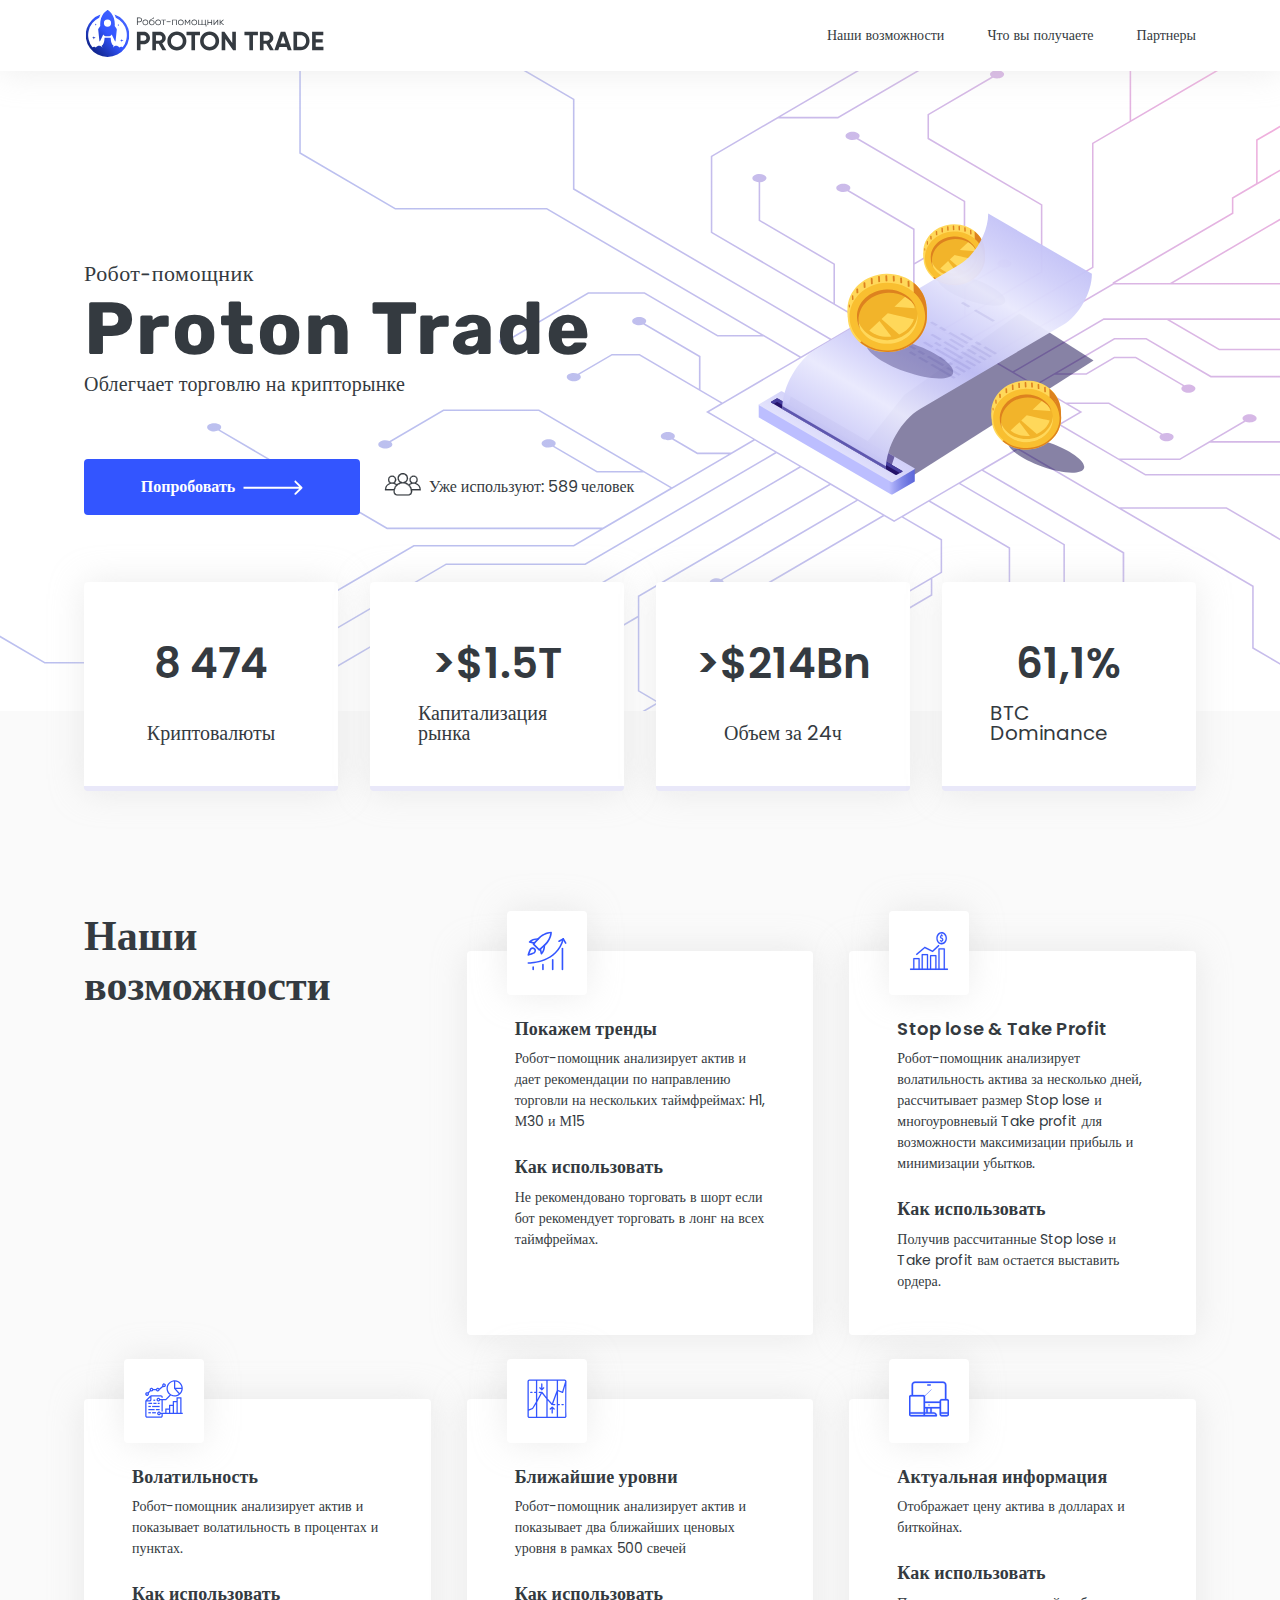
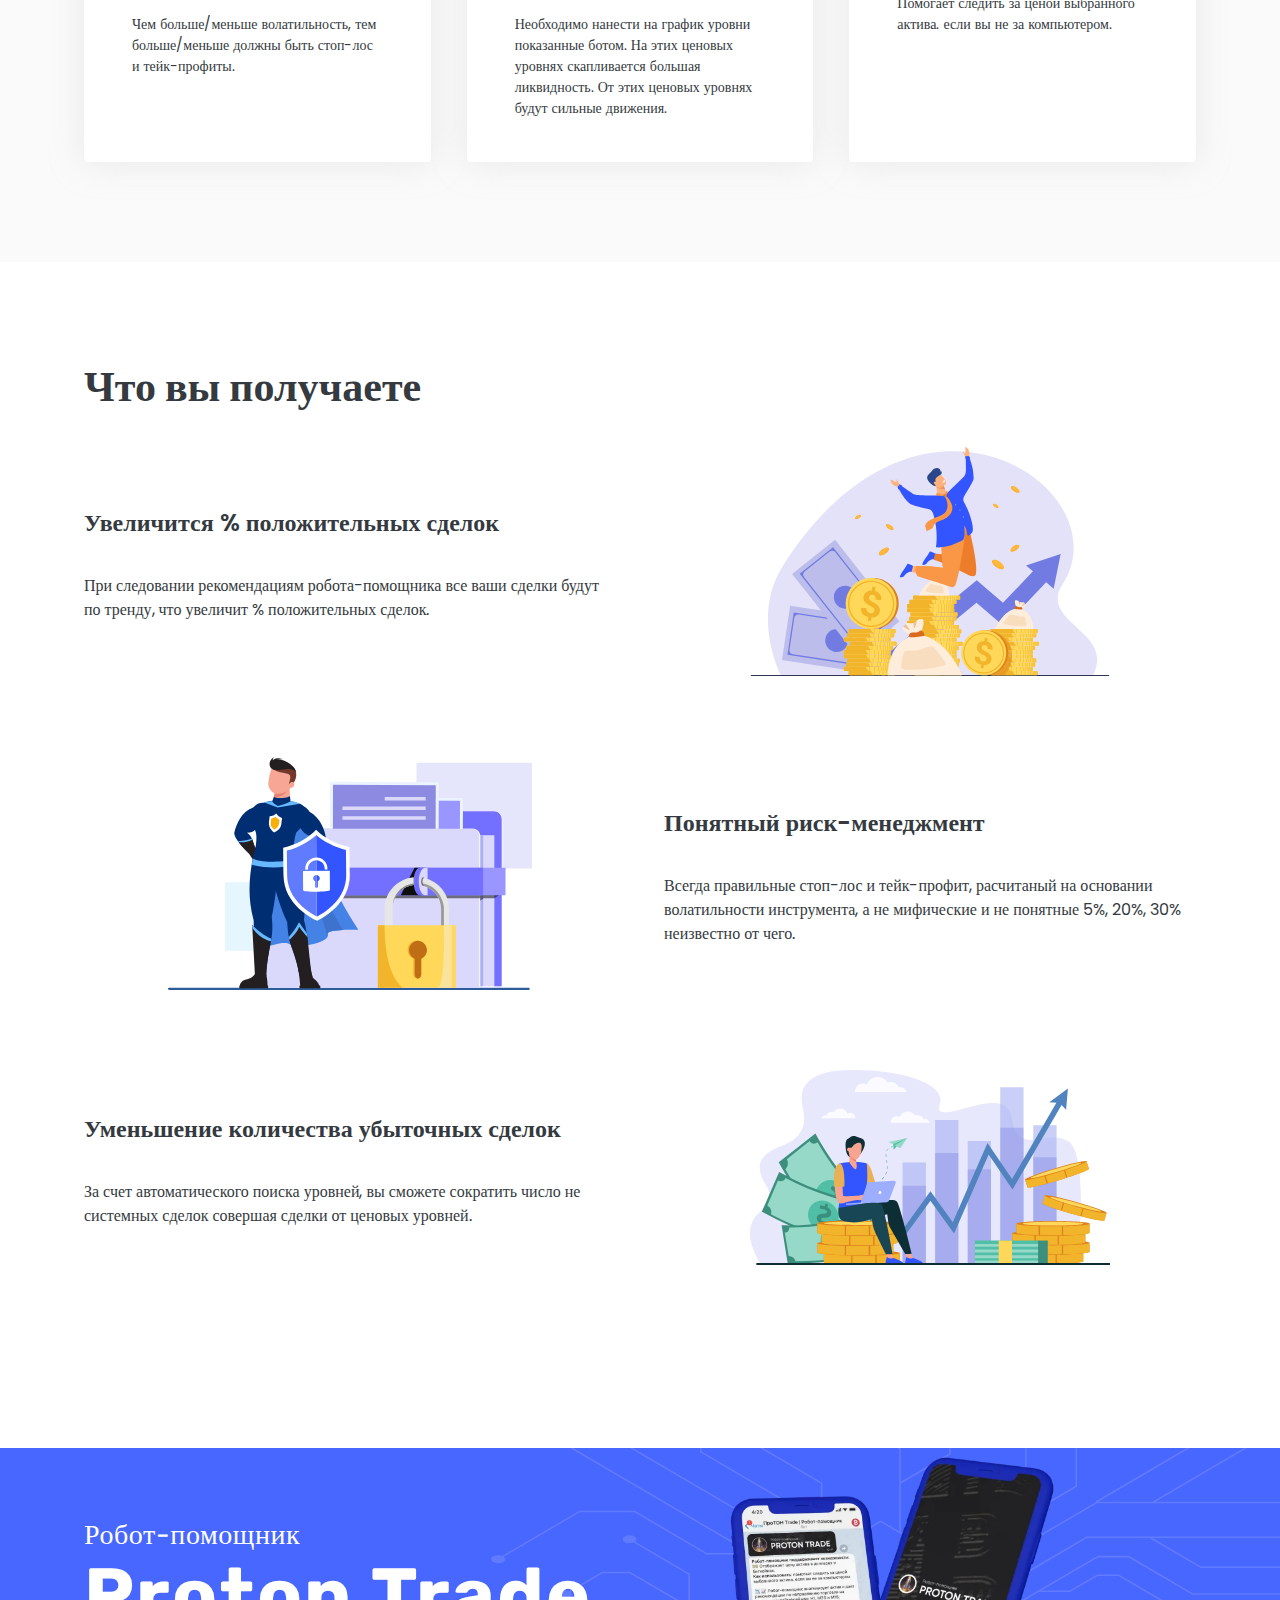
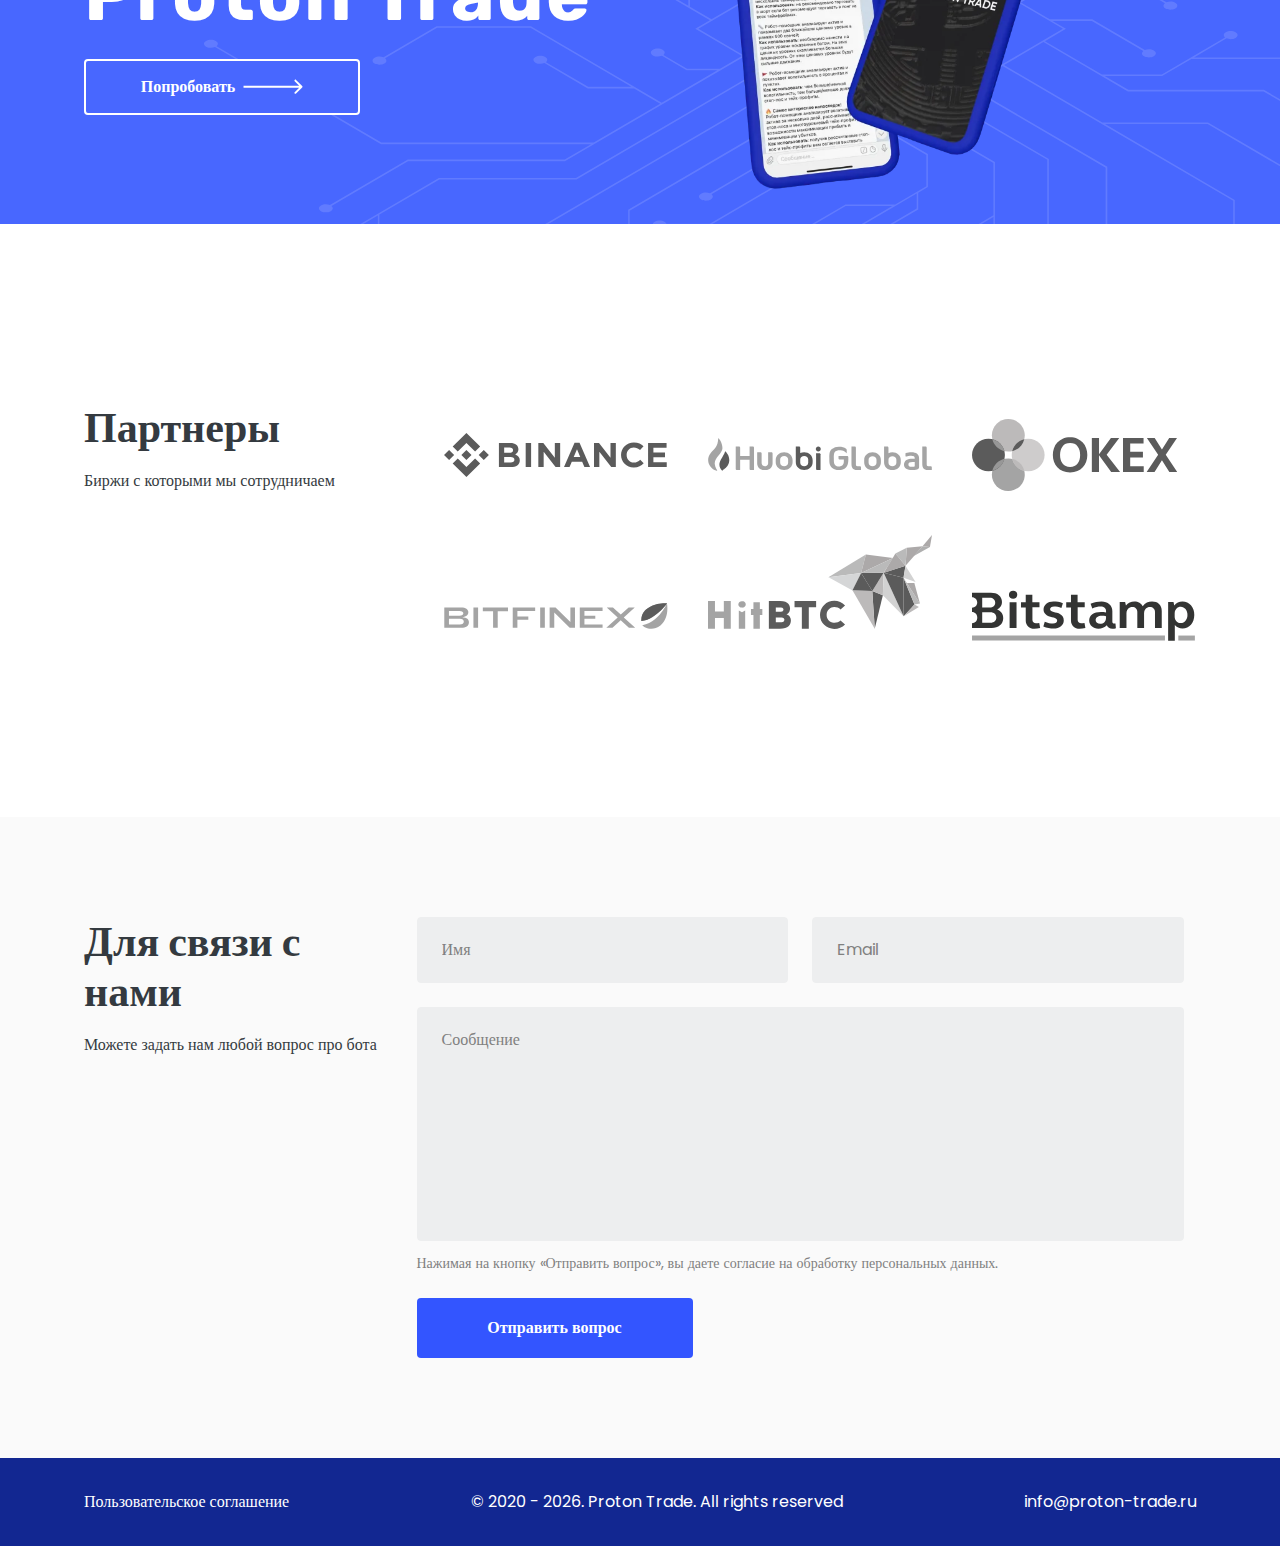
==== commit d3766d8a: "UPD logo" ====
--- a/index.html
+++ b/index.html
@@ -5,6 +5,7 @@
     <meta charset="UTF-8">
     <meta http-equiv="X-UA-Compatible" content="IE=edge">
     <meta name="viewport" content="width=device-width, initial-scale=1.0">
+    <meta name="description" content="Робот-помощник Proton Trade облегчает торговлю на крипторынке">
     <title>Робот-помощник Proton Trade</title>
     <link rel="stylesheet" href="css/style.css">
     <link rel="stylesheet" href="fonts/poppins/poppins.css">
@@ -15,23 +16,21 @@
     <header class="header">
         <a href="/" class="header--logo logo">
             <picture class="logo--icon">
-                <source media="(max-width: 464px)" srcset="img/logo_icon.webp 34w" sizes="8vw">
-                <source media="(min-width: 465px) and (max-width: 767px)" srcset="img/logo_icon.webp 38w" sizes="5vw">
-                <source media="(min-width: 768px) and (max-width: 991px)" srcset="img/logo_icon.webp 38w" sizes="4vw">
-                <source media="(min-width: 992px) and (max-width: 1199px)" srcset="img/logo_icon.webp 38w"
-                    sizes="3.5vw">
-                <source media="(min-width: 1200px) and (max-width: 1439px)" srcset="img/logo_icon.webp 47w"
-                    sizes="3.5vw">
-                <source media="(min-width: 1440px) and (max-width: 1919px)" srcset="img/logo_icon.webp 47w" sizes="3vw">
-                <img src="img/logo_icon.webp" width="46" height="46" alt="logo icon">
+                <source media="(max-width: 464px)" srcset="img/logo_icon.svg">
+                <source media="(min-width: 465px) and (max-width: 767px)" srcset="img/logo_icon.svg">
+                <source media="(min-width: 768px) and (max-width: 991px)" srcset="img/logo_icon.svg">
+                <source media="(min-width: 992px) and (max-width: 1199px)" srcset="img/logo_icon.svg">
+                <source media="(min-width: 1200px) and (max-width: 1439px)" srcset="img/logo_icon.svg">
+                <source media="(min-width: 1440px) and (max-width: 1919px)" srcset="img/logo_icon.svg">
+                <img src="img/logo_icon.svg" width="47" height="47" alt="logo icon">
             </picture>
             <picture class="logo--text">
-                <source media="(max-width: 464px)" srcset="img/logo.svg 142w" sizes="30vw">
-                <source media="(min-width: 465px) and (max-width: 767px)" srcset="img/logo.svg 142w" sizes="20vw">
-                <source media="(min-width: 768px) and (max-width: 991px)" srcset="img/logo.svg 152w" sizes="16vw">
-                <source media="(min-width: 992px) and (max-width: 1199px)" srcset="img/logo.svg 152w" sizes="14vw">
-                <source media="(min-width: 1200px) and (max-width: 1439px)" srcset="img/logo.svg 192w" sizes="14vw">
-                <source media="(min-width: 1440px) and (max-width: 1919px)" srcset="img/logo.svg 192w" sizes="12vw">
+                <source media="(max-width: 464px)" srcset="img/logo.svg">
+                <source media="(min-width: 465px) and (max-width: 767px)" srcset="img/logo.svg">
+                <source media="(min-width: 768px) and (max-width: 991px)" srcset="img/logo.svg">
+                <source media="(min-width: 992px) and (max-width: 1199px)" srcset="img/logo.svg">
+                <source media="(min-width: 1200px) and (max-width: 1439px)" srcset="img/logo.svg">
+                <source media="(min-width: 1440px) and (max-width: 1919px)" srcset="img/logo.svg">
                 <img src="img/logo.svg" width="192" height="34" alt="Proton Trade">
             </picture>
         </a>
@@ -147,7 +146,7 @@
                         <source media="(min-width: 1440px) and (max-width: 1919px)" srcset="img/icon_1.svg">
                         <img src="img/icon_1.svg" width="40" height="40" alt="Покажем тренды">
                     </picture>
-                    <h4 class="possibility__subtitle">Покажем тренды</h4>
+                    <h3 class="possibility__subtitle">Покажем тренды</h3>
                     <p class="possibility__desc">Робот-помощник анализирует актив и дает рекомендации по направлению
                         торговли на нескольких таймфреймах: H1, М30 и М15</p>
                     <h4 class="possibility__subtitle">Как использовать</h4>
@@ -164,7 +163,7 @@
                         <source media="(min-width: 1440px) and (max-width: 1919px)" srcset="img/icon_2.svg">
                         <img src="img/icon_2.svg" width="40" height="40" alt="Stop lose & Take Profit">
                     </picture>
-                    <h4 class="possibility__subtitle">Stop lose & Take Profit</h4>
+                    <h3 class="possibility__subtitle">Stop lose & Take Profit</h3>
                     <p class="possibility__desc">Робот-помощник анализирует волатильность актива за несколько дней,
                         рассчитывает размер Stop lose и многоуровневый Take profit для возможности максимизации прибыль
                         и минимизации убытков.</p>
@@ -182,7 +181,7 @@
                         <source media="(min-width: 1440px) and (max-width: 1919px)" srcset="img/icon_3.svg">
                         <img src="img/icon_3.svg" width="40" height="40" alt="Волатильность">
                     </picture>
-                    <h4 class="possibility__subtitle">Волатильность</h4>
+                    <h3 class="possibility__subtitle">Волатильность</h3>
                     <p class="possibility__desc">Робот-помощник анализирует актив и показывает волатильность в процентах
                         и пунктах.</p>
                     <h4 class="possibility__subtitle">Как использовать</h4>
@@ -199,7 +198,7 @@
                         <source media="(min-width: 1440px) and (max-width: 1919px)" srcset="img/icon_4.svg">
                         <img src="img/icon_4.svg" width="40" height="40" alt="Ближайшие уровни">
                     </picture>
-                    <h4 class="possibility__subtitle">Ближайшие уровни</h4>
+                    <h3 class="possibility__subtitle">Ближайшие уровни</h3>
                     <p class="possibility__desc">Робот-помощник анализирует актив и показывает два ближайших ценовых
                         уровня в рамках 500 свечей</p>
                     <h4 class="possibility__subtitle">Как использовать</h4>
@@ -216,7 +215,7 @@
                         <source media="(min-width: 1440px) and (max-width: 1919px)" srcset="img/icon_5.svg">
                         <img src="img/icon_5.svg" width="40" height="40" alt="Актуальная информация">
                     </picture>
-                    <h4 class="possibility__subtitle">Актуальная информация</h4>
+                    <h3 class="possibility__subtitle">Актуальная информация</h3>
                     <p class="possibility__desc">Отображает цену актива в долларах и биткойнах.</p>
                     <h4 class="possibility__subtitle">Как использовать</h4>
                     <p class="possibility__desc">Помогает следить за ценой выбранного актива. если вы не за компьютером.
--- a/css/style.css
+++ b/css/style.css
@@ -141,6 +141,8 @@
 }
 .logo--icon {
   margin: 0;
+  width: 42px;
+  height: auto;
 }
 .logo--text {
   margin-left: 8px;
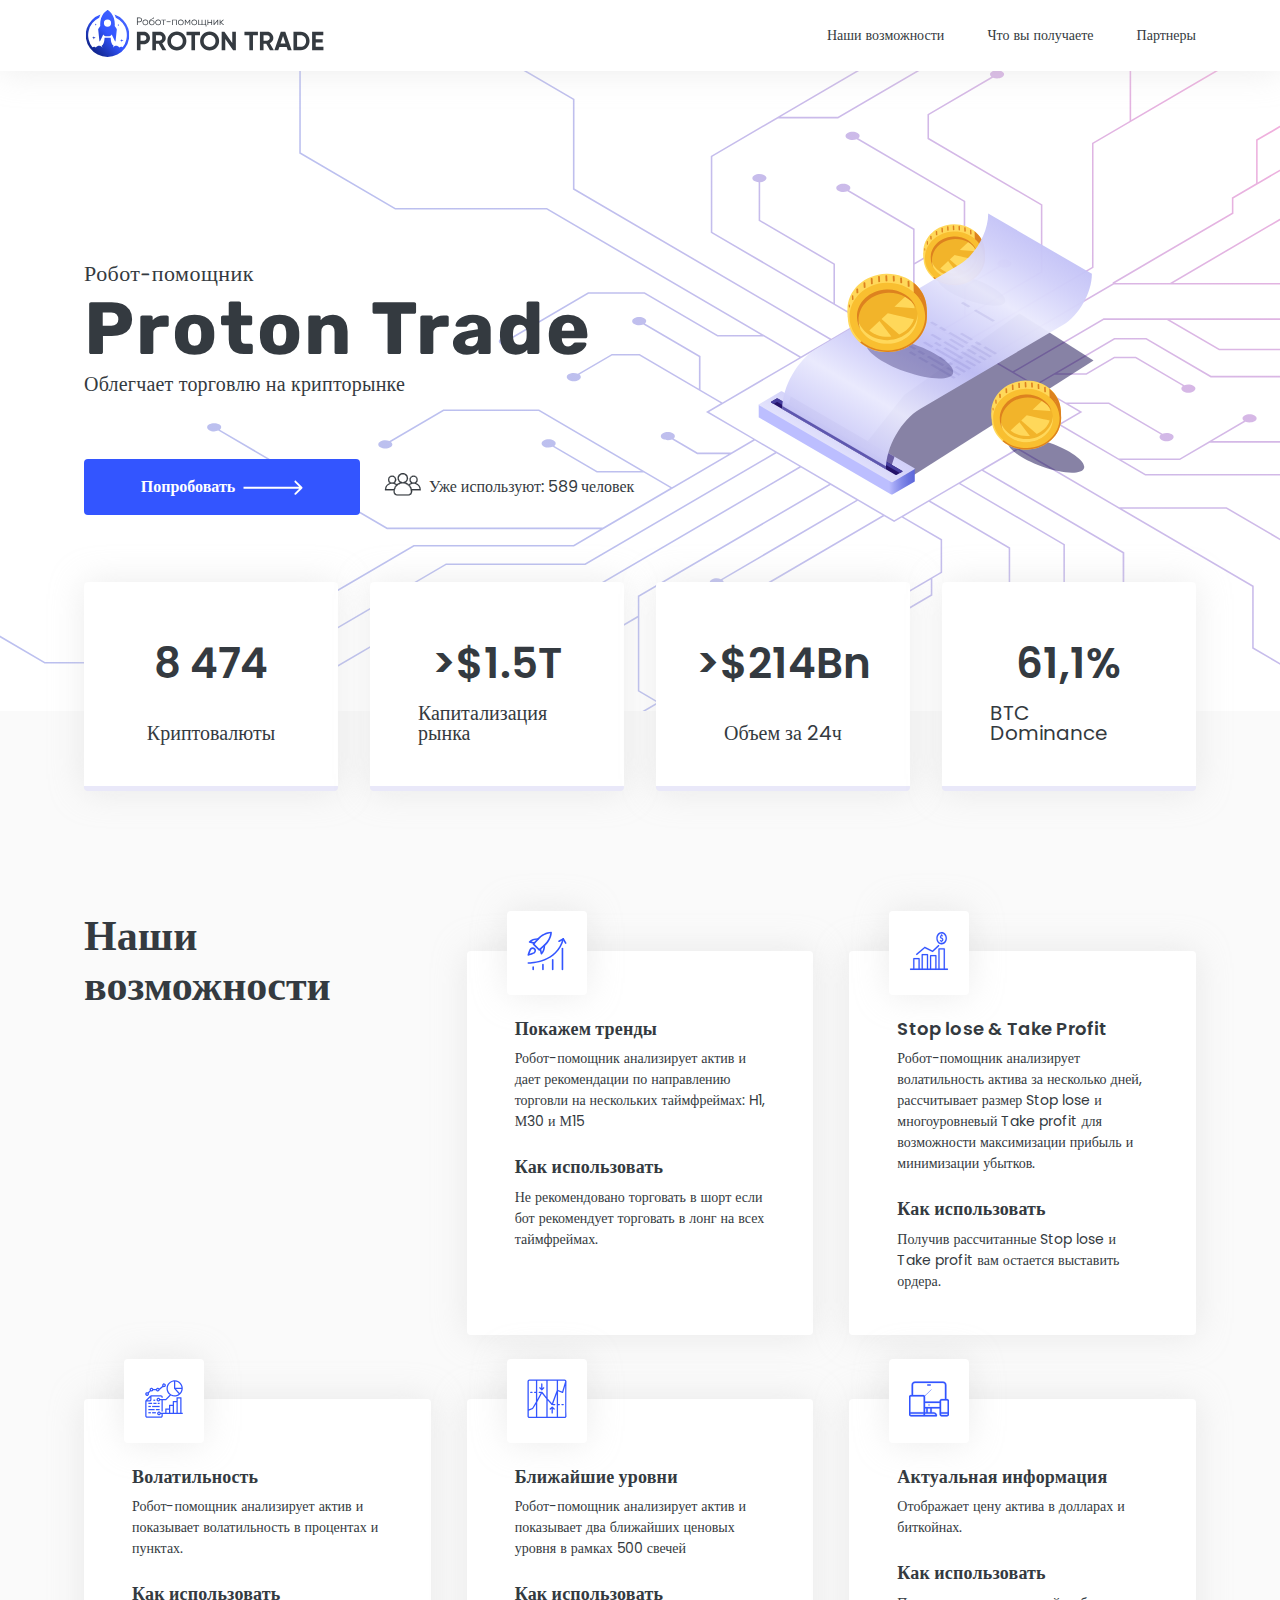
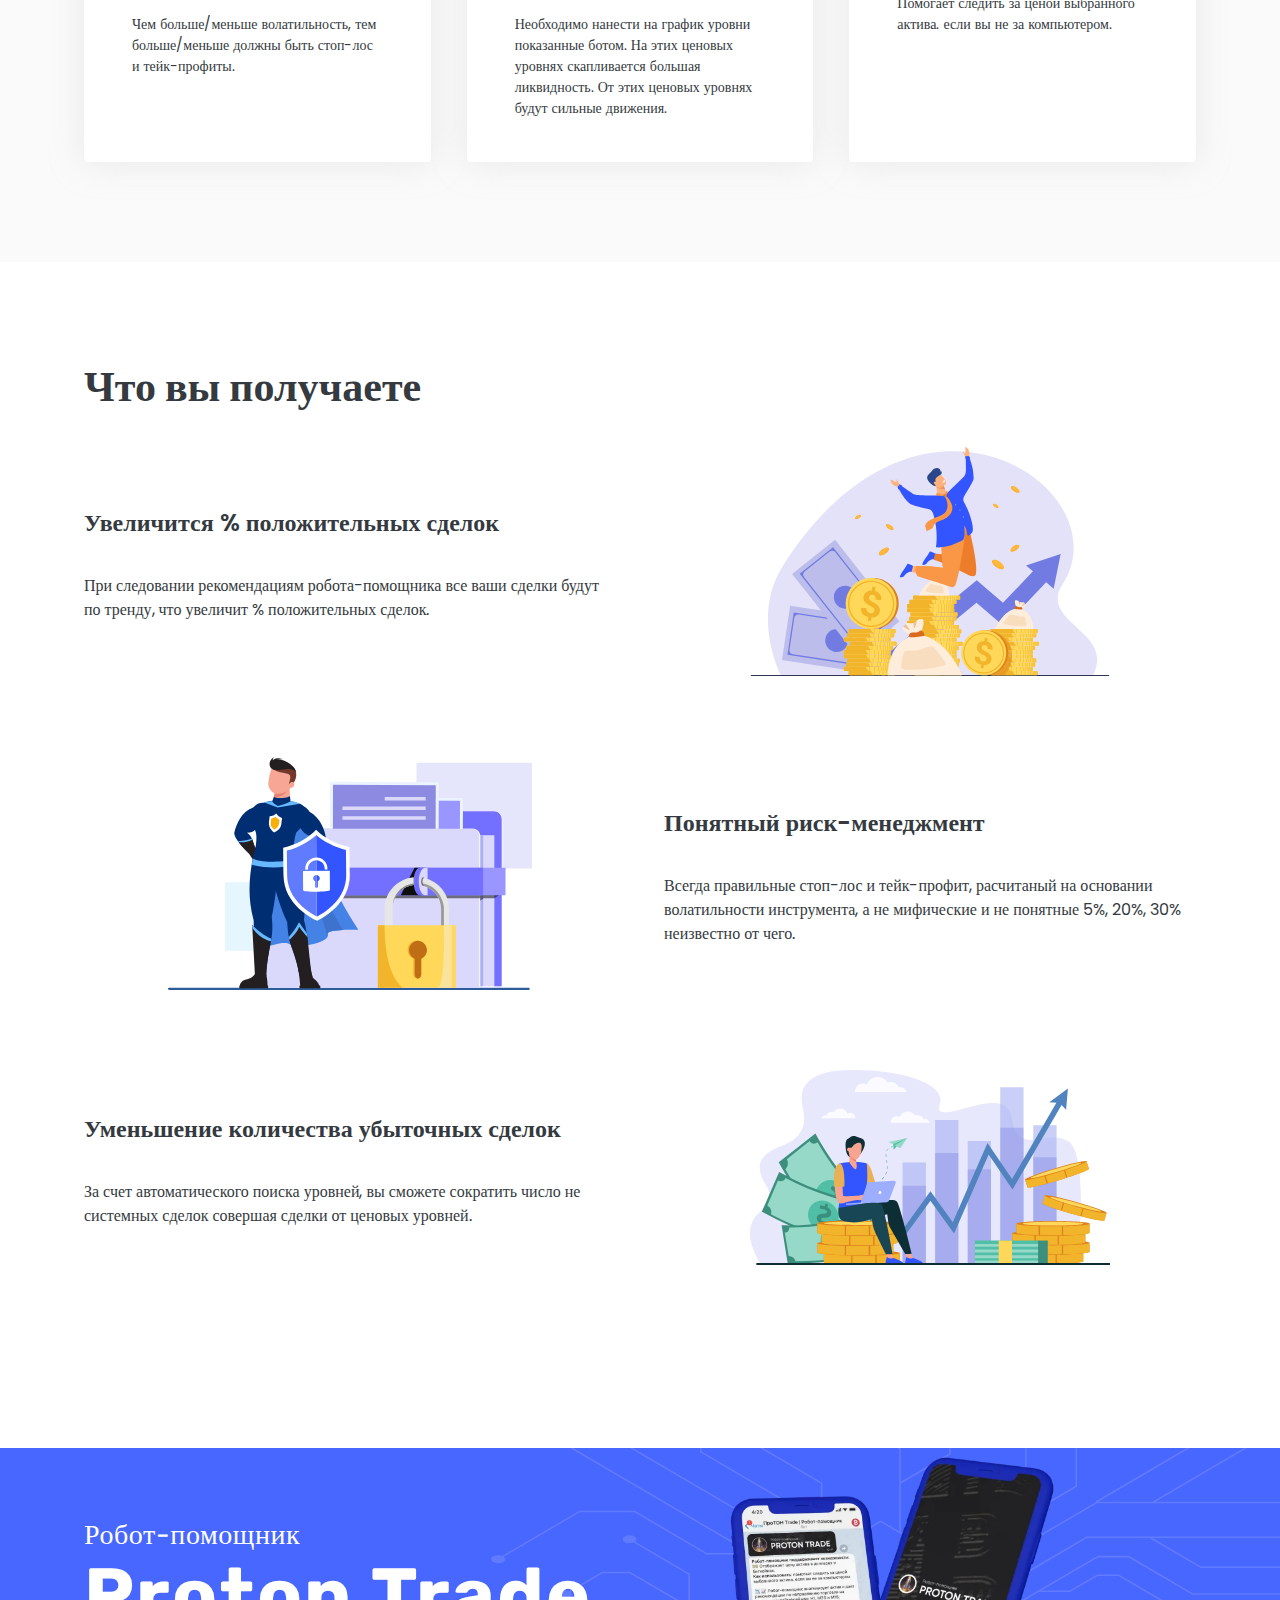
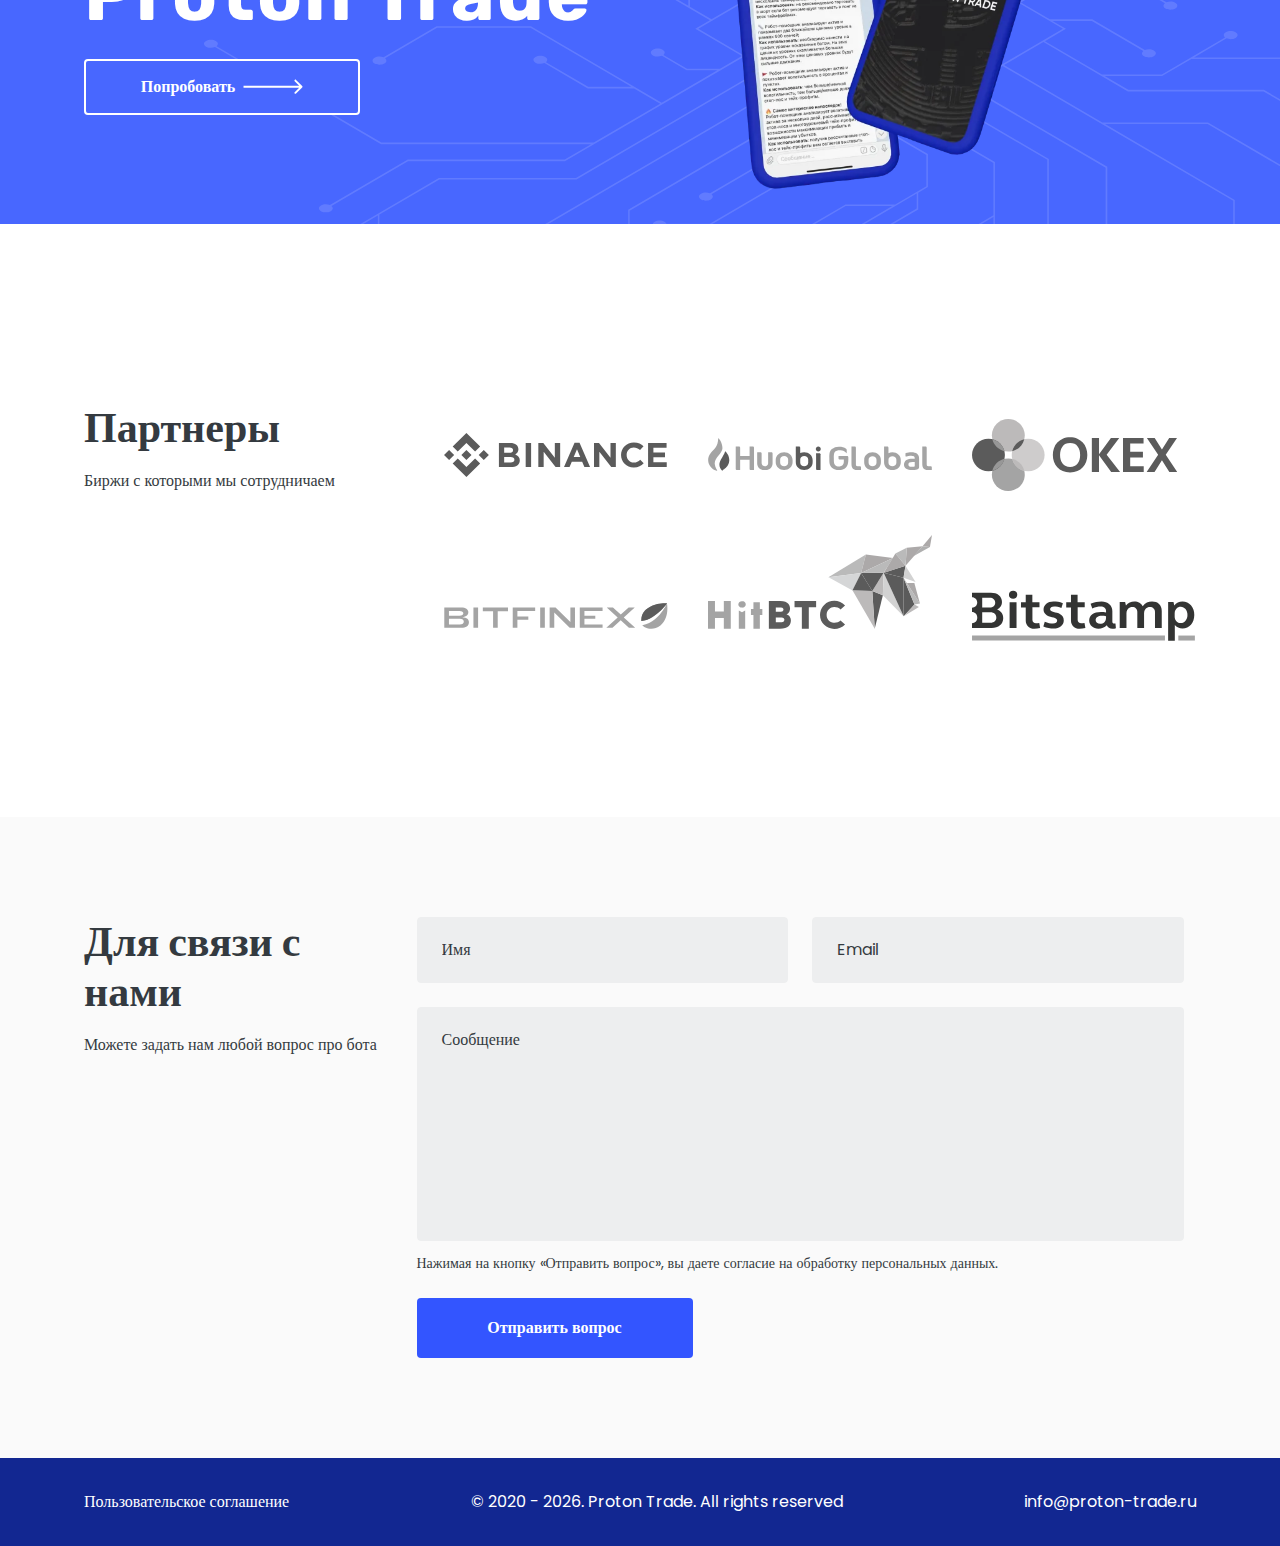
==== commit 20549a12: "UPD btn role" ====
--- a/index.html
+++ b/index.html
@@ -34,7 +34,7 @@
                 <img src="img/logo.svg" width="192" height="34" alt="Proton Trade">
             </picture>
         </a>
-        <button class="nav__menu" id="btn_menu" name="btn_menu">
+        <button class="nav__menu" id="btn_menu" aria-label="Menu">
             <svg width="34" height="26" viewBox="0 0 34 26" fill="none" xmlns="http://www.w3.org/2000/svg">
                 <path
                     d="M32.5833 14.6693H1.41667C0.634664 14.6693 0 13.9226 0 13.0026C0 12.0826 0.634664 11.3359 1.41667 11.3359H32.5833C33.3653 11.3359 34 12.0826 34 13.0026C34 13.9226 33.3653 14.6693 32.5833 14.6693Z"
--- a/css/style.css
+++ b/css/style.css
@@ -1162,13 +1162,13 @@
   width: 100%;
 }
 .contacts__form--group input::-moz-placeholder {
-  color: var(--middle-color-one);
+  color: var(--dark-color);
 }
 .contacts__form--group input:-ms-input-placeholder {
-  color: var(--middle-color-one);
+  color: var(--dark-color);
 }
 .contacts__form--group input::placeholder {
-  color: var(--middle-color-one);
+  color: var(--dark-color);
 }
 .contacts__form textarea {
   background: var(--light-color-two);
@@ -1186,13 +1186,13 @@
   resize: none;
 }
 .contacts__form textarea::-moz-placeholder {
-  color: var(--middle-color-one);
+  color: var(--dark-color);
 }
 .contacts__form textarea:-ms-input-placeholder {
-  color: var(--middle-color-one);
+  color: var(--dark-color);
 }
 .contacts__form textarea::placeholder {
-  color: var(--middle-color-one);
+  color: var(--dark-color);
 }
 .contacts__form--desc {
   font-family: "Poppins";
@@ -1200,7 +1200,7 @@
   font-weight: 400;
   font-size: 14px;
   line-height: 21px;
-  color: var(--middle-color-one);
+  color: var(--dark-color);
   margin: 0;
   margin-bottom: 24px;
 }
